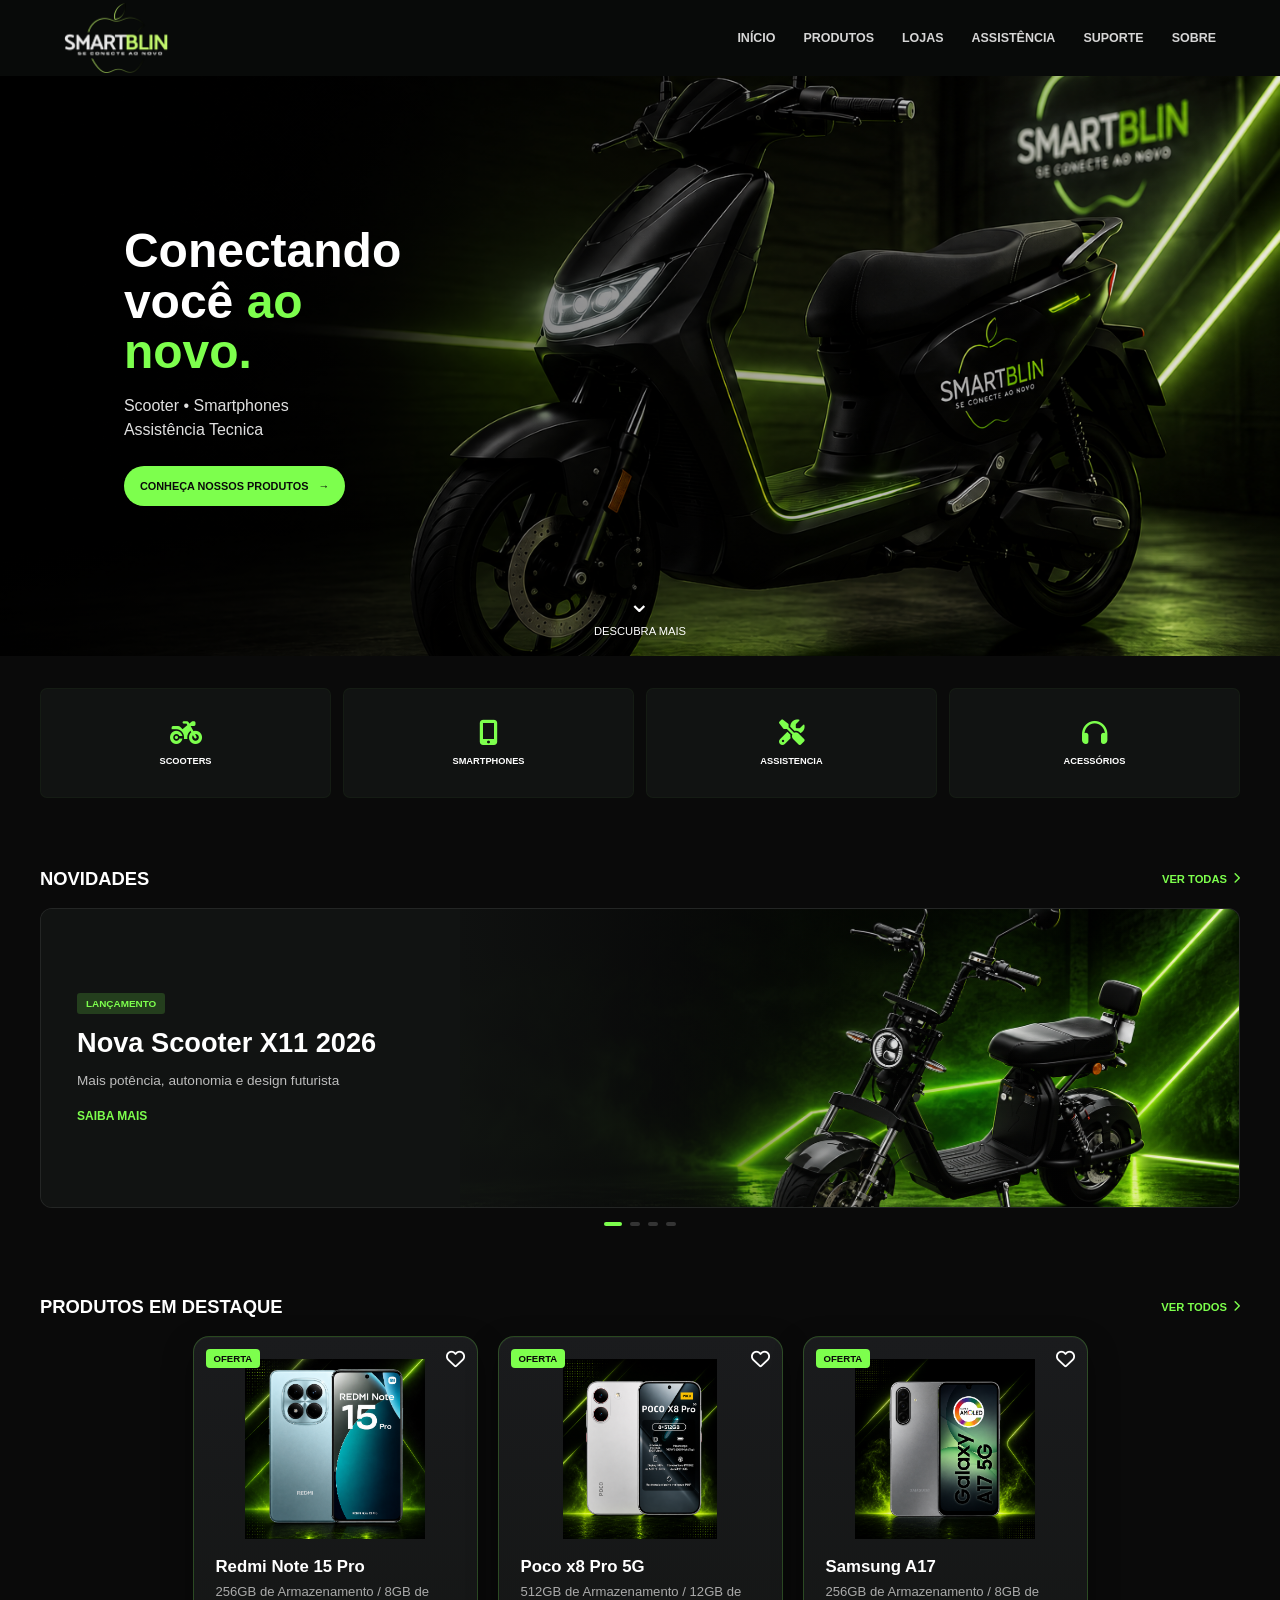
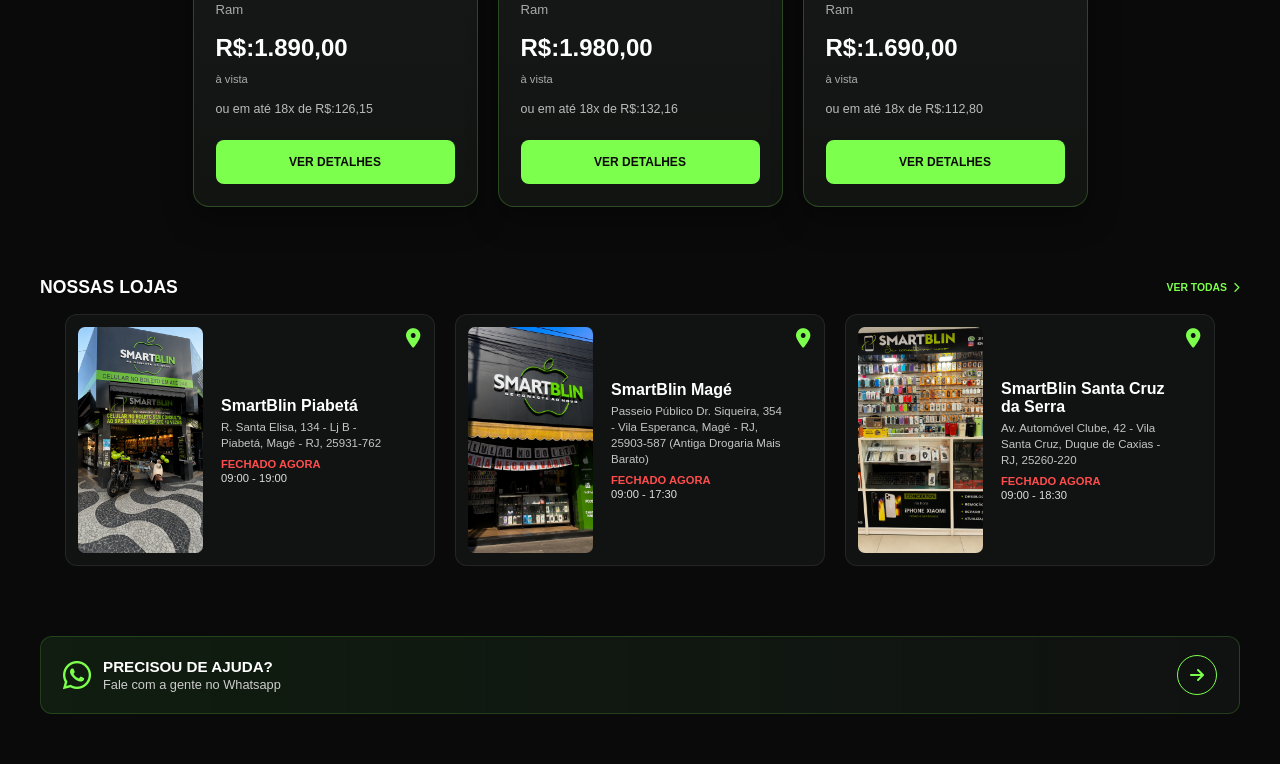
==== docs/index.html @ d09f4973 "Responsividade Desktops" ====
<!DOCTYPE html>
<html lang="pt-BR">
<head>
    <meta charset="UTF-8">
    <meta name="viewport" content="width=device-width, initial-scale=1.0">
    <title>Smartblin 2.0</title>
    <link rel="stylesheet" href="css/style.css">
    <link rel="stylesheet" href="css/resposive.css">
    <link rel="stylesheet" href="https://cdnjs.cloudflare.com/ajax/libs/font-awesome/6.7.2/css/all.min.css">
</head>
<body>
    <header class="header">
        <a href="#" class="logo">
            <img src="assets/images/logo-smartblin.png" alt="Smartblin">
        </a>

        <button class="menu-btn" aria-label="Abrir menu">
            <span></span>
            <span></span>
            <span></span>
        </button>

        <nav class="menu-mobile">
          <div class="menu-topo">
            <img src="assets/images/logo-smartblin.png" alt="Smartblin">
            <button class="fechar-menu" aria-label="Fechar menu">✕</button>
          </div>

          <div class="menu-divisor"></div>

          <div class="menu-links">

            <a href="#" class="ativo">
            <span class="icone-menu">⌂</span>
            <span>Início</span>
            </a>

            <a href="#produtos">
            <span class="icone-menu">▣</span>
            <span>Produtos</span>
            </a>

            <a href="#lojas">
            <span class="icone-menu">⌖</span>
            <span>Lojas</span>
            </a>

            <a href="#assistencia">
            <span class="icone-menu">⚒</span>
            <span>Assistência</span>
            </a>

            <a href="#suporte">
            <span class="icone-menu">◉</span>
            <span>Suporte</span>
            </a>

            <a href="#sobre">
            <span class="icone-menu">ⓘ</span>
            <span>Sobre nós</span>
            </a>

          </div>
          
        </nav>

        <div class="menu-overlay"></div>

        <nav class="menu-desktop">
            <a href="#inicio">Início</a>
            <a href="#produtos">Produtos</a>
            <a href="#lojas">Lojas</a>
            <a href="#assistencia">Assistência</a>
            <a href="#suporte">Suporte</a>
            <a href="#sobre">Sobre</a>
        </nav>
    </header>
    <main>
        <section class="hero" id="inicio">
            <div class="hero-overlay"></div>
            <div class="hero-conteudo">
                <h1>Conectando você <span>ao novo.</span></h1>
                <p>Scooter • Smartphones<br>
               Assistência Tecnica</p>
                <a href="#produtos" class="btn-hero">
                    Conheça nossos produtos
                    <span>→</span>
                </a>
            </div>
            <div class="descubra-mais">
                <span>⌄</span>
                <p>Descubra mais</p>
            </div>
        </section>
        <section class="categorias-rapidas">
            <a href="#scooters" class="categoria-card">
                <i class="fa-solid fa-motorcycle"></i>
                <span>Scooters</span>
            </a>
            <a href="#smartphones" class="categoria-card">
                <i class="fa-solid fa-mobile-screen-button"></i>
                <span>Smartphones</span>
            </a>
            <a href="#assistencia" class="categoria-card">
                <i class="fa-solid fa-screwdriver-wrench"></i>
                <span>Assistencia</span>
            </a>
            <a href="#scooters" class="categoria-card">
                <i class="fa-solid fa-headphones"></i>
                <span>Acessórios</span>
            </a>
        </section>
        <section class="novidades" id="novidades">
            <div class="titulo-sessao">
                <h2>Novidades</h2>
                <a href="#">Ver Todas
                <i class="fa-solid fa-chevron-right"></i>
                </a>
            </div>

            <div class="novidades-card">
                <div class="novidades-conteudo">
                    <span class="novidades-tag" id="novidade-tag">
                        Lançamento
                    </span>

                    <h3 id="novidade-titulo">
                        Nova Scooter<br> X11 2026
                    </h3>

                    <p id="novidade-descricao"> Mais potência, autonomia<br>e design futurista.</p>
                    <a href="#" class="novidades-link" id="novidade-link">Saiba mais</a>
                </div>
                <div class="novidades-imagem">
                    <img id="novidade-imagem" src="assets/images/X11-novidades.png" alt="Scooter X11 2026">
                </div>
            </div>

            <div class="novidades-indicadores">
           
            </div>
        </section>
        <section class="produtos-destaque" id="produtos">
        
        <div class="titulo-sessao">
            <h2>Produtos em Destaque</h2>

            <a href="#">
                Ver todos
                <i class="fa-solid fa-chevron-right"></i>
            </a>
        </div>

        <div class="produtos-carrossel"></div>
        </section>
    
        <section class="lojas" id="lojas">

            <div class="titulo-secao">
                <h2>Nossas Lojas</h2>

                <a href="#">
                    Ver todas
                    <i class="fa-solid fa-chevron-right"></i>
                </a>
            </div>

            <div class="lojas-carrossel"></div>

            <div class="lojas-indicadores"></div>
        </section>

        <section class="cta-whatsapp" id="suporte">

            <i class="fa-brands fa-whatsapp"></i>

            <div class="cta-whatsapp-texto">
                <h3>PRECISOU DE AJUDA?</h3>
                <p>Fale com a gente no Whatsapp</p>
            </div>

            <a href="#" class="cta-whatsapp-btn" aria-label="Falar no Whatsapp">
                <i class="fa-solid fa-arrow-right"></i>
            </a>
        </section>
    </main>
   

    <nav class="nav-inferior">
        <a href="#inicio" class="nav-item ativo">
            <i class="fa-solid fa-house"></i>
            <span>Inicio</span>
        </a>
        <a href="#produtos" class="nav-item">
            <i class="fa-solid fa-bag-shopping"></i>
            <span>Produtos</span>
        </a>
        <a href="#lojas" class="nav-item">
            <i class="fa-solid fa-location-dot"></i>
            <span>Lojas</span>
        </a>


    </nav>
 <script src="js/script.js"></script>
</body>
</html>
---- docs/css/style.css ----
/* =========================================================
    CONFIGURAÇÕES GERAIS
============================================================ */
* {
    margin: 0;
    padding: 0;
    box-sizing: border-box;
}

:root {
    --verde: #7DFF4D;
    --preto: #0A0A0A;
    --cinza: #1E1E1E;
    --branco: #ffffff;
}

.menu-desktop {
    display: none;
}

html {
    scroll-behavior: smooth;
}

section {
    scroll-margin-top: 80px;
    padding-inline: 20px;
}

body {
    background: var(--preto);
    color: var(--branco);
    font-family: "Montserrat",sans-serif;
    padding-bottom: 80px;
}

#produtos,
#lojas,
#suporte {
    scroll-margin-top: 20px;
}

#lojas {
    scroll-margin-top: 30px;
}

.novidades,
.produtos,
.lojas {
    margin-top: 45px;
}

/* =========================================================
    HEADER
============================================================ */ 

.header {
  position: relative;
  z-index: 100;

  width: 100%;
  height: 76px;

  display: flex;
  align-items: center;
  justify-content: space-between;

  padding: 0 22px;

  background: #080a09;
}
/* ============================================================
    LOGO  
=============================================================== */


.logo {
    display: flex;
    align-items: center;
}

.logo img {
    width: 90px;
    height: auto;
    display: block;
}

/* ===============================================================
    MENU MOBILE
================================================================== */

.menu-btn {
  width: 24px;
  height: 21px;
  display: flex;
  flex-direction: column;
  justify-content: space-between;
  padding: 2px 0;
  background: transparent;
  border: 0;
  cursor: pointer;
}

.menu-btn span {
    display: block;
    width: 100%;
    height: 2px;
    background: var(--verde);
    border-radius: 2px;
}

.menu-mobile {
    position: fixed;
    top: 0;
    right: -100%;

    width: 70%;
    max-width: 300px;
    height: 100vh;

    background: #111312;
    padding: 18px;
    z-index: 1000;
    border-left:1px solid rgba(255,255,255,0.06);
    transition: right 0.35s ease;
}

.menu-mobile.ativo {
    right: 0;
}

.menu-overlay {
    position: fixed;
    inset: 0;

    background: rgba(0,0,0,0.6);
    opacity: 0;
    visibility: hidden;
    z-index: 999;
    transition: opacity 0.3s ease;
}



.menu-overlay.ativo{
    opacity: 1;
    visibility: visible;
}

.menu-divisor {
    height: 1px;
    margin: 8px 0 14px;
    background: rgba(255,255,255,0.08);
}
/* =======================================================
    Topo do Menu
========================================================== */

.menu-topo{
    display: flex;
    align-items: center;
    justify-content: space-between;
    min-height: 50px;
    margin-bottom: 40px;
}

.menu-topo img {
    width: 85px;
    height: auto;
}

/* =======================================================
    Botão Fechar
========================================================== */

.fechar-menu {
    background: transparent;
    border: none;

    color: var(--branco);

    font-size: 1.3rem;
    font-weight: 300;
    cursor: pointer;
}

/* ========================================================
    Links
=========================================================== */

.menu-links {
    display: flex;
    flex-direction: column;
    gap: 2px;
    padding: 8px;
    border: 1px solid rgba(255,255,255,0.16);
    border-radius: 10px;
}

.menu-links a {
    display: flex;
    align-items: center;
    gap: 12px;
    min-height: 44px;
    padding: 0 12px;
    color: #e4e4e4;
    text-decoration: none;
    font-size: 0.85rem;
    font-weight: 600;
    border-radius: 6px;
    transition: 0.25s ease;
}

.menu-links a:hover {
    color: var(--verde);
    background: rgba(125,255,77,0.08);
}

.menu-links i {
    width: 20px;
    text-align: center;
    font-size: 0.95rem;
}


.icone-menu {
    width: 22px;
    display: flex;
    justify-content: center;
    font-size: 1rem;
}

.menu-links a:ativo {
    color: var(--verde);
    background: rgba(125,255,77,0.8);
    border: 1px solid rgba(125,255,77,0.06);
}

/* ==========================================================
    Hero
============================================================= */

.hero-overlay {
    position: absolute;
    inset: 0;
    background: linear-gradient(
        90deg,
        rgba(0,0,0,0.80) 0%,
        rgba(0,0,0,0.35) 55%,
        rgba(0,0,0,0.05) 100%
    );
}

.hero-conteudo {
    position: relative;
    z-index: 2;
    width: 260px;
    transform: translateY(-35px);
}

.hero-conteudo p {
    font-size: 0.8rem;
    line-height: 1.5;
    color: #e1e1e1;
    margin-bottom: 20px;
}

.hero h1 {
    font-family: "Montserrat", sans-serif;
    font-size: 1.8rem;
    font-weight: 800;
    line-height: 1.05;
    max-width: 290px;
    margin-bottom: 16px;
}

.hero h1 span {
    color: var(--verde);
}

.hero p {
    color: #e0e0e0;
    font-size: 0.95rem;
    line-height: 1.5;
    margin-bottom: 24px;
}

.btn-hero {
    display: inline-flex;
    align-items: center;
    gap: 10px;

    min-height: 40px;
    background: var(--verde);
    color: var(--preto);

    padding: 0px 16px;
    border-radius: 30px;

    text-decoration: none;
    font-size: 0.68rem;
    font-weight: 800;
    text-transform: uppercase;
}

.descubra-mais {
    position: absolute;
    left: 50%;
    bottom: 16px;
    transform: translateX(-50%);
    z-index: 2;
    text-align: center;
}

.descubra-mais span {
    display: block;
    color: var(--branco);
    font-size: 1.7rem;
}

.descubra-mais p {
    margin: 4px 0 0;
    color: var(--branco);
    font-size:0.7rem;
    text-transform: uppercase;
}

.hero {
    position: relative;
    height: 480px;
    display: flex;
    align-items: center;
    padding: 30px 22px;
    background-image: url(../assets/images/hero-smartblin.png);
    background-size: cover;
    background-position: 58% center;
    background-repeat: no-repeat;
    overflow: hidden;
}

/* ===============================================================
    CATEGORIAS RÁPIDAS
================================================================== */   

.categorias-rapidas {
    display: grid;
    grid-template-columns: repeat(4,1fr);
    gap:4px;
    padding: 8px 20px 24px;
    background: var(--preto);
    
}

.categoria-card {
    min-width: 0;
    height:92px;
    display:flex;
    flex-direction: column;
    align-items: center;
    justify-content: center;
    gap: 10px;
    background: #111312;
    border: 1px solid rgba(125,255,77,0.04);
    border-radius:7px;
    color: var(--branco);
    text-decoration: none;
}

.categoria-card i {
    color: var(--verde);
    font-size: 1.7rem;
}

.categoria-card span {
    font-size: 0.58rem;
    font-weight: 600;
    text-transform: uppercase;
    white-space: nowrap;
}

/* ============================================
    Novidades
===============================================*/

.novidades {
    padding: 24px 20px 30px;
    background: var(--preto);
}

.titulo-sessao{
    display: flex;
    align-items: center;
    justify-content: space-between;
    margin-bottom: 14px;
}

.titulo-sessao h2 {
    color: var(--branco);
    font-size: 1rem;
    font-weight: 800;
    text-transform: uppercase;
}

.titulo-sessao > a {
    display: flex;
    align-items: center;
    gap: 6px;
    color: var(--verde);
    font-size:0.65rem;
    font-weight: 700;
    text-decoration: none;
    text-transform: uppercase;

}

.novidades-card {
    position: relative;
    min-height: 170px;
    display:flex;
    align-items: stretch;
    overflow: hidden;
    background: #111312;
    border: 1px solid rgba(255,255,255,0.08);
    border-radius: 8px;
    transition: opacity 0.3s ease;
}

.novidades-card.trocando{
    opacity: 0;
}

.novidades-conteudo {
    position: relative;
    z-index: 2;
    width: 55%;
    padding: 16px;
    
}

.novidades-tag {
    display: inline-block;
    margin-bottom: 10px;
    padding: 4px 7px;
    background: rgba(125,255,77,0.18);
    color: var(--verde);
    border-radius: 3px;
    font-size: 0.55rem;
    font-weight: 700;
    text-transform: uppercase;
    align-self: flex-start;
    width: auto;
}

.novidades-conteudo h3{
    margin-bottom: 8px;
    color:var(--branco);
    font-size: 1rem;
    line-height: 1.15;
}

.novidades-conteudo p {
    margin-bottom: 12px;
    color:#bdbdbd;
    font-size: 0.65rem;
    line-height: 1.5;
}

.novidades-link {
    color: var(--verde);
    font-size: 0.65rem;
    font-weight: 800;
    text-decoration: none;
    text-transform: uppercase;
}

.novidades-imagem {
    position: absolute;
    right:0;
    bottom:0;
    width:62%;
    height:100%;
    overflow: hidden;
    display:flex;
    align-items: flex-end;
    justify-content: center;
}

.novidades-imagem img {
    width:100%;
    height: 100%;
    object-fit: cover;
    object-position: 60% center;
    display: block;
}

.novidades-indicadores {
    display:flex;
    align-items: center;
    justify-content: center;
    gap: 8px;
    margin-top: 12px;
}

.indicador {
    width:10px;
    height:4px;
    padding:0;
    background: #343434;
    border: none;
    border-radius: 10px;
    cursor: pointer;
    transition:
    width 0.3s ease,
    background 0.3s ease,
    transform 0.3s ease;
}

.indicador.ativo {
    width: 18px;
    background: var(--verde);
}

.indicador:hover {
    transform: scale(1.15);
}

.novidades-card::after {
    content:"";
    position:absolute;
    inset:0;
    background: linear-gradient(
        90deg,
        #111312 0%,
        rgba(17,19,18,0.95) 35%,
        rgba(17,19,18,0.65) 48%,
        rgba(17,19,18,0.15) 68%,
        transparent 100%
    );
    pointer-events: none;
}
/* ===================================================================
    Produtos em Destaque
====================================================================== */

.produtos-destaque {
    padding: 28px 20px;
    background: var(--preto);
}

.produtos-carrossel {
    display: flex;
    gap: 12px;
    overflow-x: auto;
    scroll-snap-type: x mandatory;
    padding-bottom: 10px;
    scrollbar-width: none;
}

.produtos-carrossel::-webkit-scrollbar {
    display: none;
}

.produto-card {
    flex: 0 0 85%;
    min-width: 0;
    scroll-snap-align: start;
    background: linear-gradient(
        180deg,
        #1a1b1d 0%,
        #121412 100%
    );
    border: 1px solid rgba(125,255,77,0.22);
    border-radius: 14px;
    box-shadow:
    0 12px 30px rgba(0,0,0,0.35),
    inset 0 1px 0 rgba(255,255,255,0.03);
    padding: 16px;
    position: relative;
    overflow: hidden;
}

.produto-oferta {
    position:absolute;
    top: 12px;
    left:12px;
    padding:4px 8px;
    background: var(--verde);
    color: var(--preto);
    font-size: 0.6rem;
    font-weight:800;
    text-transform: uppercase;
    border-radius: 4px;
}

.produto-favorito{
    position:absolute;
    top: 12px;
    right:12px;
    background: transparent;
    border: none;
    color: var(--branco);
    font-size: 1.2rem;
    cursor: pointer;
}
.produto-imagem {
    width:100%;
    height:220px;
    display: flex;
    align-items: center;
    justify-content: center;
    margin-bottom: 16px;
}
.produto-imagem img {
    width: 100%;
    height:100%;

    object-fit: contain;
}

.produto-card h3 {
    color: var(--branco);
    font-size: 1rem;
    font-weight: 700;
    margin-bottom: 6px;
}
.produto-especificacao {
    color: #aaa;
    font-size: 0.78rem;
    margin-bottom:12px;
    line-height: 1.4;
}
.produto-preço {
    color: var(--verde);
    font-size: 1.35rem;
    font-weight: 800;
    line-height: 1;
}

.produto-avista {
    color: #aaa;
    font-size: 0.7rem;
    font-weight: 500;
    margin-top: 5px;
}

.produto-preco-container {
    display:flex;
    flex-direction: column;
    align-items: flex-start;
    gap:6px;
    margin-top: 14px;
}

.produto-parcelamento {
    color: #bbb;
    font-size: 0.75rem;
    margin:10px 0 16px;
    line-height: 1.4;
}
.produto-detalhes{
    width: 100%;
    min-height: 44px;
    display: flex;
    align-items: center;
    justify-content: center;
    background: var(--verde);
    color: var(--preto);
    border-radius: 8px;
    font-size: 0.75rem;
    font-weight: 800;
    text-decoration: none;
    text-transform: uppercase;
}

/* ========================================================
        Nossas Lojas
=========================================================== */

.lojas {
    padding: 30px 20px;
    background:var(--preto);
}

.lojas .titulo-secao {
    display: flex;
    align-items: center;
    justify-content: space-between;
    margin-bottom: 16px;
}

.lojas .titulo-secao h2 {
    color: var(--branco);
    font-size: 1.1rem;
    text-transform: uppercase;
}

.lojas .titulo-secao a {
    display:flex;
    align-items:center;
    gap:6px;

    color: var(--verde);
    font-size: 0.65rem;
    font-weight: 700;
    text-decoration: none;
    text-transform: uppercase;
}

.lojas-carrossel {
    display: flex;
    gap: 12px;
    overflow-x:auto;
    scroll-snap-type: x mandatory;
    scrollbar-width: none;
}

.lojas-carrossel::-webkit-scrollbar {
    display:none;
}

.loja-card {
    flex: 0 0 92%;
    position:relative;
    display:grid;
    grid-template-columns: 110px 1fr;
    min-height: 125px;
    padding: 10px;
    background: #111312;
    border: 1px solid rgba(255,255,255,0.08);
    border-radius: 10px;
    scroll-snap-align: start;
}

.loja-imagem {
    width: 110px;
    height: 100%;
    border-radius: 7px;

}
.loja-imagem img {
    width:110px;
    height: 100%;
    border-radius:7px ;
    overflow: hidden;
}

.loja-imagem img {
    width: 100%;
    height: 100%;
    object-fit: cover;
}

.loja-conteudo {
    display: flex;
    flex-direction: column;
    justify-content: center;
    padding-right: 25px;
    padding-left: 25px;
}

.loja-conteudo h3 {
    color:var(--branco);
    font-size: 0.9rem;
    margin-bottom: 4px;
}

.loja-endereço {
    color: #c5c5c5;
    font-size: 0.68rem;
    margin-bottom:4px;
}

.loja-endereco {
    color: #c5c5c5;
    font-size:0.68rem;
    line-height: 1.4;
    margin-bottom: 7px;
}

.loja-status {
    color:var(--verde);
    font-size: 0.65rem;
    font-weight: 800;
    text-transform: uppercase;
}

.loja-horario {
    color:#ddd;
    font-size:0.65rem;
    margin-top: 2px;
}

.loja-pin {
    position: absolute;
    top: 14px;
    right: 14px;
    color: var(--verde);
    font-size: 1.2rem;
}

.loja-status.aberto {
    color: var(--verde);
}

.loja-status.fechado {
    color: #ff4d4d;
}

/* =================================================================
        CTA Whatsapp
==================================================================== */

.cta-whatsapp {
    margin: 20px;
    padding: 14px 16px;

    display:flex;
    align-items: center;
    gap: 12px;

    background: linear-gradient(
        90deg,
        rgba(89,255,89,0.08),
        rgba(17,19,18,0.95)
    );

    border: 1px solid rgba(125,255,77,0.18);
    border-radius: 10px;

    transition: 
    transform 0.2s ease,
    background 0.2s ease;
}

.cta-whatsapp:active {
    transform: scale(0.98);
}

.cta-whatsapp > i {
    color: var(--verde);
    font-size: 1.8rem;
}

.cta-whatsapp-texto {
    flex: 1;
}

.cta-whatsapp-texto h3 {
    color: var(--branco);
    font-size: 0.85rem;
    margin: 0;
}

.cta-whatsapp-texto p {
    color: #ccc;
    font-size: 0.72rem;
    margin: 2px 0 0;
}

.cta-whatsapp-btn {
    width: 34px;
    height: 34px;

    display: flex;
    align-items: center;
    justify-content: center;

    border: 1px solid var(--verde);
    border-radius: 50%;

    color: var(--verde);
    text-decoration: none;

    transition: 0.3s ease;
}

.cta-whatsapp-btn:hover {
    background: var(--verde);
    color: var(--preto);
}

/* ==================================================================
        Navegação Inferior
===================================================================== */

.nav-inferior {
    position: fixed;
    left: 50%;
    bottom: 0;

    transform: translateX(-50%);

    width: 100%;
    max-width: 430px;
    height: 68px;

    display: grid;
    grid-template-columns: repeat(3,1fr);
    background: rgba(10,10,10, 0.96);
    border-top:1px solid rgba(255,255,255,0.08);
    z-index: 900;
}

.nav-item {
    display: flex;
    flex-direction: column;
    align-items: center;
    justify-content: center;
    gap: 4px;
    color: #d5d5d5;
    text-decoration: none;
    font-size: 0.62rem;
    transition: 0.25s ease;
}

.nav-item i {
    font-size: 1.05rem;
}

.nav-item.ativo {
    color: var(--verde);

}
.loja-horario {
    color:#ddd;
    font-size: 0.65rem;
    margin-top:2px;
}

.loja-pin {
    position:absolute;
    top:14px;
    right: 14px;
    color: var(--verde);
    font-size: 1.2rem;
}
---- docs/css/resposive.css ----
@media (min-width: 768px) {
    /* Tablets */
}

@media (min-width: 992px) {
    /* Desktops */
    .nav-inferior {
        display: none;
    }

    body {
        padding-bottom: 0;
    }

    /* ================ HEADER ==================== */
    
    .header {
        height: 76px;
        padding: 0 5%;

        display: flex;
        align-items: center;
        justify-content: space-between;
    }

    .header .logo img {
        width: 105px;
    }

    .menu-btn {
        display: none;
    }

    .menu-desktop {
        display: flex;
        align-items: center;
        gap: 28px;
    }

    .menu-desktop a {
        position: relative;
        color: #d6d6d6;
        text-decoration: none;
        font-size: 0.78rem;
        font-weight: 600;
        text-transform: uppercase;
        transition: 0.25s ease;
    }

    .menu-desktop a:hover {
        color:var(--verde);
    }

    .menu-desktop a::after {
        content:"";
        position: absolute;
        left: 0;
        bottom: -7px;
        width: 0;
        height: 2px;
        background: var(--verde);
        transition: width 0.25s ease;
    }

    .menu-desktop a:hover::after {
        width: 100%;
    }


    .menu-mobile,
    .menu-overlay {
        display: none;
    }
    /* =============== HERO ======================== */

    .hero {
        height: 580px;
        padding: 0 8%;
        align-items: center;
        background-position: center;
    }

    .hero-conteudo {
        max-width: 380px;
        width: 380px;
        transform: none;
        margin-left: 2%;
    }

    .hero h1 {
        font-size: 3rem;
        line-height: 1.05;
    }

    .hero-conteudo p {
        font-size: 1rem;
    }

    /* ===============================================
                CONTAINER DESKTOP
    ================================================= */
    
    .categorias-rapidas,
    .novidades,
    .produtos-destaque,
    .lojas,
    .cta-whatsapp {
        width: calc(100% - 80px);
        max-width: 1200px;
        margin-left: auto;
        margin-right: auto;
    }

    .categorias-rapidas {
        grid-template-columns: repeat(4,1fr);
        gap: 12px;
        padding: 16px 0 0;
        max-width: 1200px;
        margin: 16px auto 0;
        display: grid;
        grid-template-columns: repeat(4,1fr);
    }

    .categoria-card {
        height: 110px;
        min-height: 105px;

        display: flex;
        flex-direction: column;
        align-items: center;
        justify-content: center;
        gap: 10px;
    }

    .categoria-card i {
        font-size: 1.6rem;
    }


    .novidades {
        width:calc(100% - 80px) ;
        max-width: 1200px;
        margin: 70px auto 0;
        padding: 0;
    }

    .titulo-sessao {
        margin-bottom: 18px;
    }

    .titulo-sessao h2 {
        font-size: 1.15rem;
    }

    .titulo-sessao > a {
        font-size: 0.7rem;
    }

    .novidades-card {
        height: 300px;
        min-height: 280px;
        border-radius: 12px;
    }

    .novidades-conteudo {
        width: 45%;
        display: flex;
        flex-direction: column;
        justify-content: center;
        padding: 36px;
    }

    .novidades-tag {
        margin-bottom: 14px;
        padding: 5px 9px;
        font-size: 0.62rem;
    }

    .novidades-conteudo h3 {
        max-width: 320px;
        margin-bottom: 12px;
        font-size: 1.7rem;
        line-height: 1.1;
    }

    .novidades-conteudo p {
        max-width: 340px;
        margin-bottom: 18px;
        font-size: 0.85rem;
        line-height: 1.6;
    }

    .novidades-link {
        font-size: 0.75rem;
    }



    .novidades-indicadores {
        margin-top: 14px;
    }

    .novidades-imagem {
        width: 65%;
        height: 100%;
    }

    .novidades-imagem img {
        width: 100%;
        height: 100%;
        object-fit: cover;
        object-position: 65% center;
    }

    .novidades-card::after {
        background: linear-gradient(
            90deg,
            #111312 0%,
            rgba(17,19,18,0.95) 32%,
            rgba(17,19,18,0.65) 47%,
            rgba(17,19,18,0.15) 68%,
            transparent 100%
        );
    }


    /* ===============================================
        PRODUTOS - DESKTOP
    ================================================ */ 

    .produtos-destaque {
        width: calc(100% - 80px);
        max-width: 1200px;
        margin: 70px auto 0;
        padding: 0;
    }

    .produtos-carrossel {
        display: grid;
        grid-template-columns: repeat(3,1fr);
        gap: 20px;
        overflow: visible;
        padding-bottom: 0;
        display: flex;
        justify-content: center;
        flex-wrap: wrap;

    }

    .produto-card {
        flex: 0 1 280px;
        width: 280px;
        padding: 22px;
        border-radius: 16px;
        transition:
        transform .25s ease,
        box-shadow +25s ease;
    }

    .produto-card:hover {
        transform: translateY(-6px);
        box-shadow:
        0 18px 40px rgba(0,0,0,.45),
        0 0 18px rgba(125,255,77,.12);
    }

    .produto-imagem {
        height: 180px;
        margin-bottom: 18px;
    }

    .produto-card h3 {
        font-size: 1.05rem;
    }

    .produto-especificacao {
        font-size: .82rem;
    }

    .produto-preco {
        font-size: 1.5rem;
    }

    .produto-parcelamento {
        font-size: .78rem;
    }

    .produtos-detalhes {
        min-height: 46px;
        font-size: .78rem;
    }

    /* ===============================================
            LOJAS - DESKTOP
    ================================================= */

    .lojas {
        width: calc(100% - 80px);
        max-width: 1200px;
        margin: 70px auto 0;
        padding: 0;
    }

    .lojas-carrossel {
        display: flex;
        justify-content: center;
        flex-wrap: wrap;
        gap: 20px;
        overflow: visible;
    }

    .loja-card {
        flex: 0 1 360px;
        width: 360px;
        min-height: 150px;
        grid-template-columns: 125px 1fr;
        padding: 12px;
        border-radius: 12px;
    }

    .loja-imagem {
        width: 125px;
    }

    .loja-conteudo {
        padding-left: 18px;
        padding-right: 28px;
    }

    .loja-conteudo h3 {
        font-size: 1rem;
    }

    .loja-endereco {
        font-size: 0.72rem;
    }

    .loja-status,
    .loja-horario {
        font-size: 0.7rem;
    }

    /* ==============================================
                CTA WHATSAPP - DESKTOP
    =============================================== */
    .cta-whatsapp {
        width: calc(100% - 80px);
        max-width: 1200px;
        margin: 70px auto 50px;
        padding: 18px 22px;
        border-radius: 12px;
    }

    .cta-whatsapp > i {
        font-size: 2rem;
    }

    .cta-whatsapp-texto h3 {
        font-size: 0.95rem;
    }

    .cta-whatsapp-texto p {
        font-size: 0.8rem;
    }

    .cta-whatsapp-btn {
        width: 40px;
        height: 40px;
    }
}


@media (min-width: 1200px) {
    /* Telas grandes */
   .produtos-carrossel {
    grid-template-columns: repeat(4,1f);
   }

   .produto-card {
    flex: 1 1 250px;
    max-width: 285px;
   }

   .loja-card {
    flex-basis: 370px;
   }
}
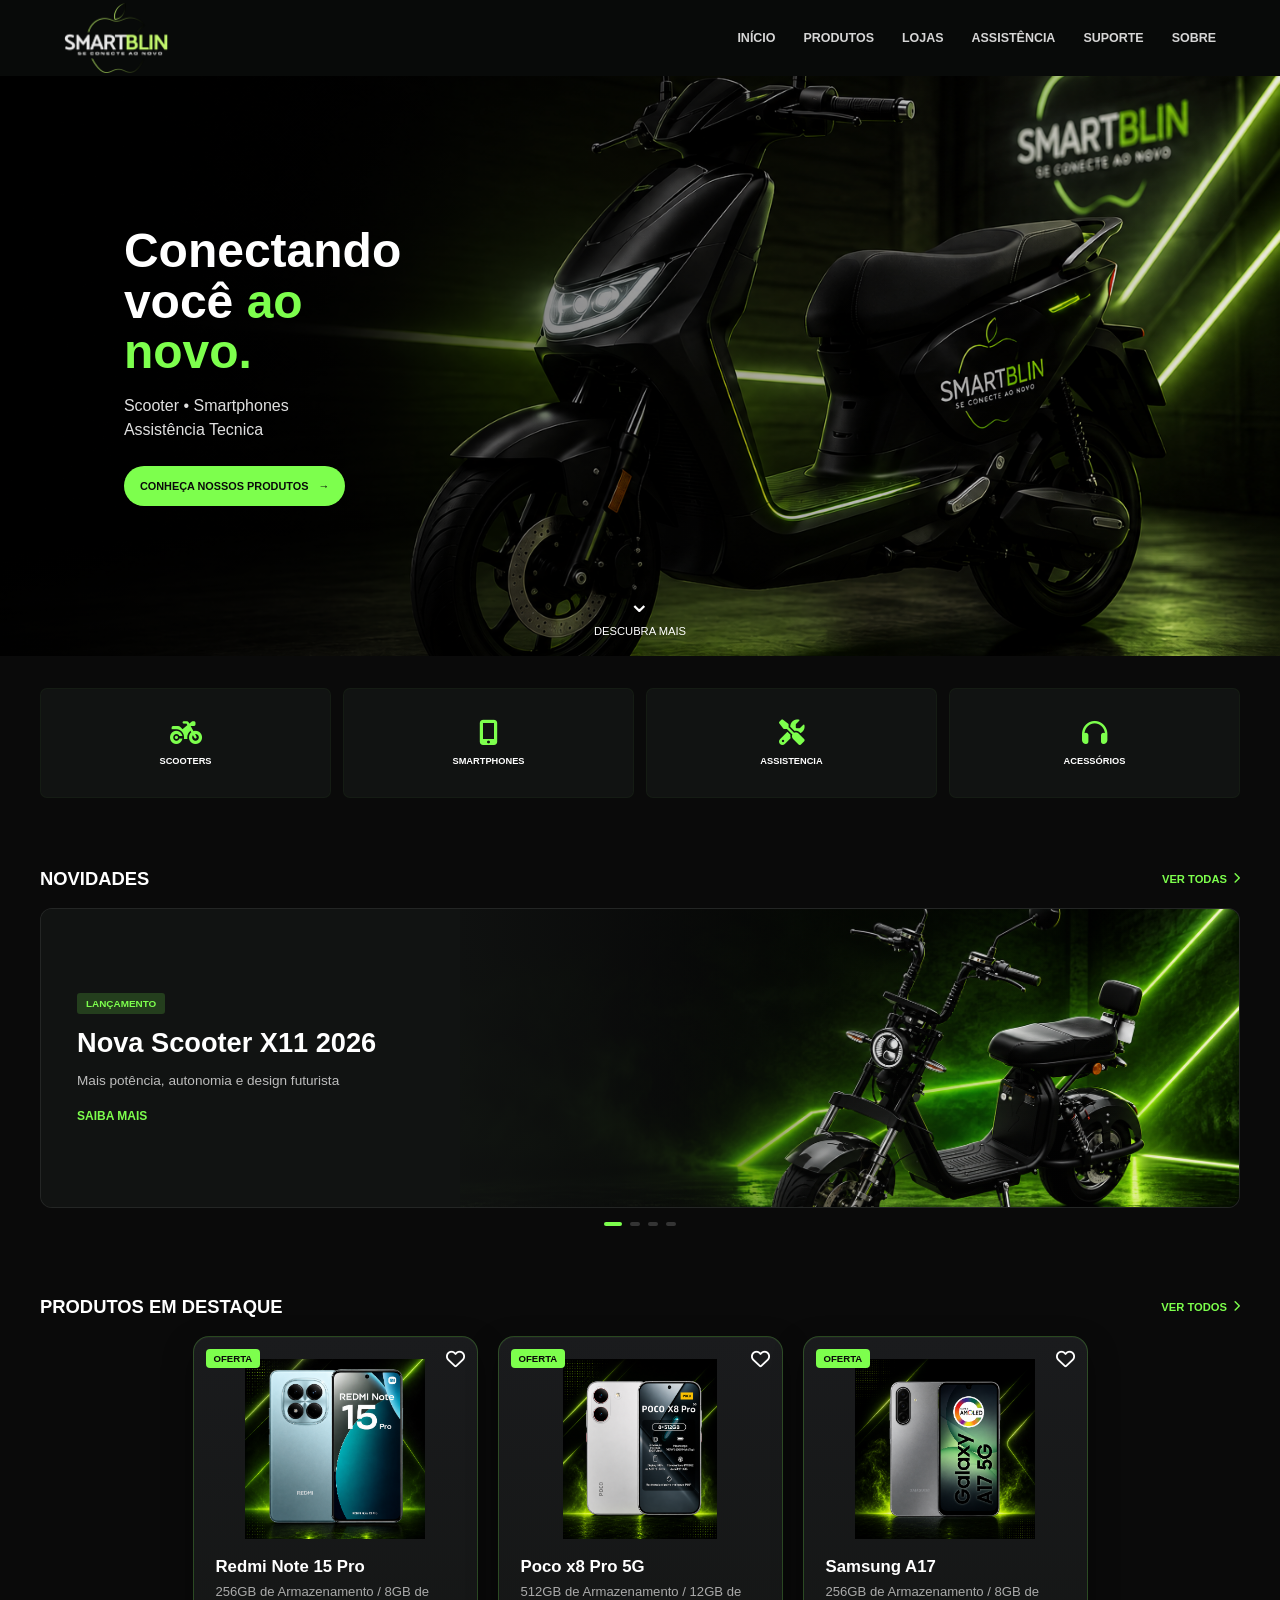
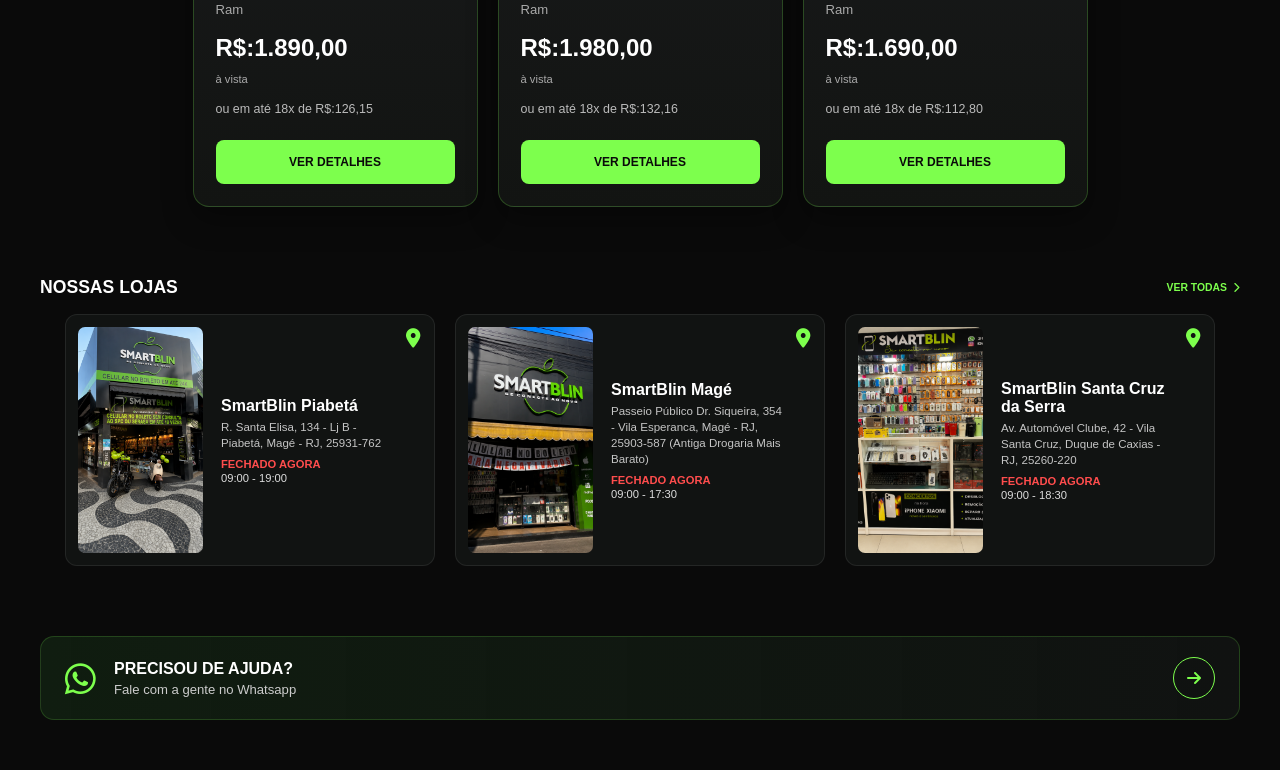
==== commit f84e3766: "Criação do Modal do Whatsapp e deixa-lo funcional" ====
--- a/docs/index.html
+++ b/docs/index.html
@@ -179,12 +179,34 @@
                 <p>Fale com a gente no Whatsapp</p>
             </div>
 
-            <a href="#" class="cta-whatsapp-btn" aria-label="Falar no Whatsapp">
+            <button
+                class="cta-whatsapp-btn"
+                id="abrir-whatsapp"
+               aria-label="Escolher loja para falar no Whatsapp">
                 <i class="fa-solid fa-arrow-right"></i>
-            </a>
+            </button>
+    
+            
         </section>
     </main>
-   
+    
+    <div class="modal-lojas" id="modal-lojas">
+        <div class="modal-lojas-overlay"></div>
+
+        <div class="modal-lojas-conteudo">
+
+            <button class="modal-lojas-fechar" aria-label="Fechar">
+                <i class="fa-solid fa-xmark"></i>
+            </button>
+
+            <h2>Escolha sua loja</h2>
+
+            <p>
+                Selecione a unidade para falar diretamente com nossa equipe.
+            </p>
+                    <div class="modal-lojas-lista"></div>
+    </div>
+        </div>
 
     <nav class="nav-inferior">
         <a href="#inicio" class="nav-item ativo">
--- a/docs/css/style.css
+++ b/docs/css/style.css
@@ -865,6 +865,7 @@
     align-items: center;
     justify-content: center;
 
+    background: transparent;
     border: 1px solid var(--verde);
     border-radius: 50%;
 
@@ -933,4 +934,148 @@
     right: 14px;
     color: var(--verde);
     font-size: 1.2rem;
+}
+
+/* ======================================================
+                Modal Lojas
+======================================================= */
+
+.modal-lojas {
+    position: fixed;
+    inset: 0;
+
+    display: flex;
+    align-items: center;
+    justify-content: center;
+
+    padding: 20px;
+    opacity: 0;
+    visibility: hidden;
+    z-index: 2000;
+    transition: 0.3s ease;
+}
+
+.modal-lojas.ativo {
+    opacity: 1;
+    visibility: visible;
+}
+
+.modal-lojas-overlay {
+    position: absolute;
+    inset: 0;
+
+    background: rgba(0,0,0,0.75);
+    backdrop-filter: blur(5px);
+}
+
+.modal-lojas-conteudo {
+    position: relative;
+    z-index: 2;
+    width: 100%;
+    max-width: 430px;
+    padding: 26px;
+    background: linear-gradient(
+        180deg,
+        #171a18 0%,
+        #101211 100%
+    );
+    border-top: 1px solid rgba(125,255,77,0.20);
+    border-radius: 18px;
+
+    box-shadow:
+    0 25px 60px rgba(0,0,0, 0.55),
+    0 0 30px rgba(125,255,77,0.06);
+
+    transform: translateY(20px) scale(0.97);
+    transition: transform 0.3s ease;
+}
+
+.modal-lojas.ativo .modal-lojas-conteudo {
+    transform: translateY(0) scale(1);
+}
+
+.modal-lojas-fechar {
+    position: absolute;
+    top:16px;
+    right: 18px;
+    background: transparent;
+    border: none;
+    color: var(--branco);
+    font-size: 1.2rem;
+    cursor: pointer;
+}
+
+.modal-lojas-conteudo h2 {
+    margin-bottom: 6px;
+    color: var(--branco);
+    font-size: 1.25rem;
+    font-weight: 800;
+}
+
+.modal-lojas-conteudo > p {
+    margin-bottom: 22px;
+    color: #a9ada9;
+    font-size: 0.78rem;
+    line-height: 1.5;
+}
+
+.modal-lojas-lista {
+    width: 100%;
+    display: flex;
+    flex-direction: column;
+    gap: 10px;
+    margin-top: 20px;
+}
+
+.modal-loja-item {
+    appearance: none;
+    width: 100%;
+    display: grid;
+    grid-template-columns: 38px 1fr 30px;
+    align-items: center;
+    gap: 12px;
+    padding: 14px 16px;
+    background: rgba(255,255,255,0.025);
+    color: var(--branco);
+    border: 1px solid rgba(255,255,255,0.08);
+    border-radius: 12px;
+    font-family: inherit;
+    text-align: left;
+    cursor: pointer;
+    transition: 
+    transform 0.2s ease,
+    border-color 0.2s ease,
+    background 0.2s ease;
+}
+
+.modal-loja-item > i:first-child {
+    width: 34px;
+    height: 34px;
+    display: flex;
+    align-items: center;
+    justify-content: center;
+    background: rgba(125,255,77,0.10);
+    border: 1px solid rgba(125,255,77,0.18);
+    border-radius: 50%;
+    color: var(--verde);
+}
+.modal-loja-item > i:last-child {
+    color: var(--verde);
+    transition: transform 0.2s ease;
+}
+
+.modal-loja-item div {
+    display: flex;
+    flex-direction: column;
+    gap: 4px;
+}
+
+.modal-loja-item strong {
+    font-size: 0.84rem;
+    font-weight: 700;
+}
+
+.modal-loja-item span {
+    color:#8f948f;
+    font-size: 0.68rem;
 }
--- a/docs/css/resposive.css
+++ b/docs/css/resposive.css
@@ -347,26 +347,52 @@
         width: calc(100% - 80px);
         max-width: 1200px;
         margin: 70px auto 50px;
-        padding: 18px 22px;
-        border-radius: 12px;
+        padding: 20px 24px;
+        gap: 18px;
+        border-radius: 14px;
     }
 
     .cta-whatsapp > i {
-        font-size: 2rem;
+        font-size: 2.2rem;
     }
 
     .cta-whatsapp-texto h3 {
-        font-size: 0.95rem;
+        font-size: 1rem;
     }
 
     .cta-whatsapp-texto p {
-        font-size: 0.8rem;
+        font-size: 0.82rem;
+        margin-top: 4px;
     }
 
     .cta-whatsapp-btn {
-        width: 40px;
-        height: 40px;
-    }
+        width: 42px;
+        height: 42px;
+        font-size: 1rem;
+    }
+
+    .cta-whatsapp:hover {
+        transform: translateY(-3px);
+        background: linear-gradient(
+            90deg,
+            rgba(89,255,89,0.12),
+            rgba(17,19,18,0.98)
+        );
+    }
+
+    .cta-whatsapp:active {
+        transform: scale(0.98);
+    }
+}
+
+.modal-loja-item:hover {
+    transform: translateX(4px);
+    background: rgba(125,255,77,0.055);
+    border-color: rgba(125,255,77,0.28);
+}
+
+.modal-loja-item:hover > i:last-child {
+    transform: translateX(3px);
 }
 
 
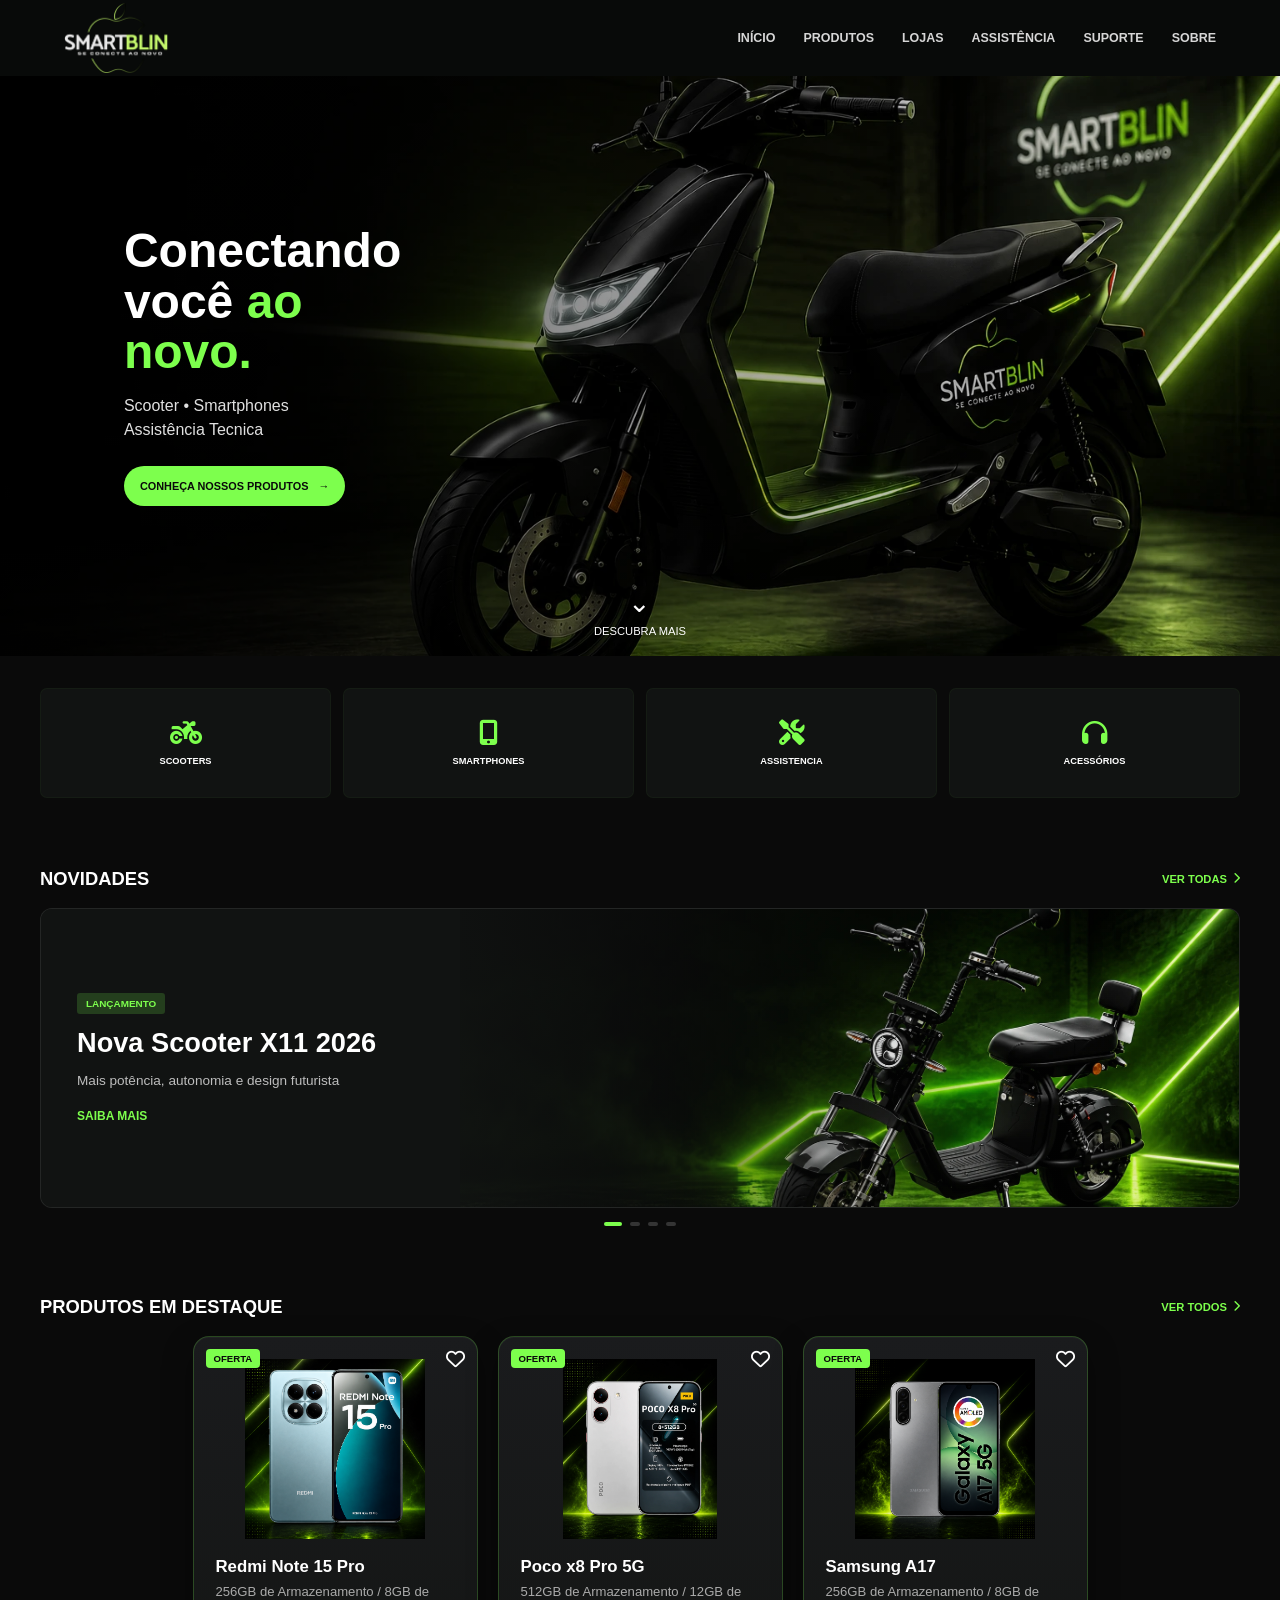
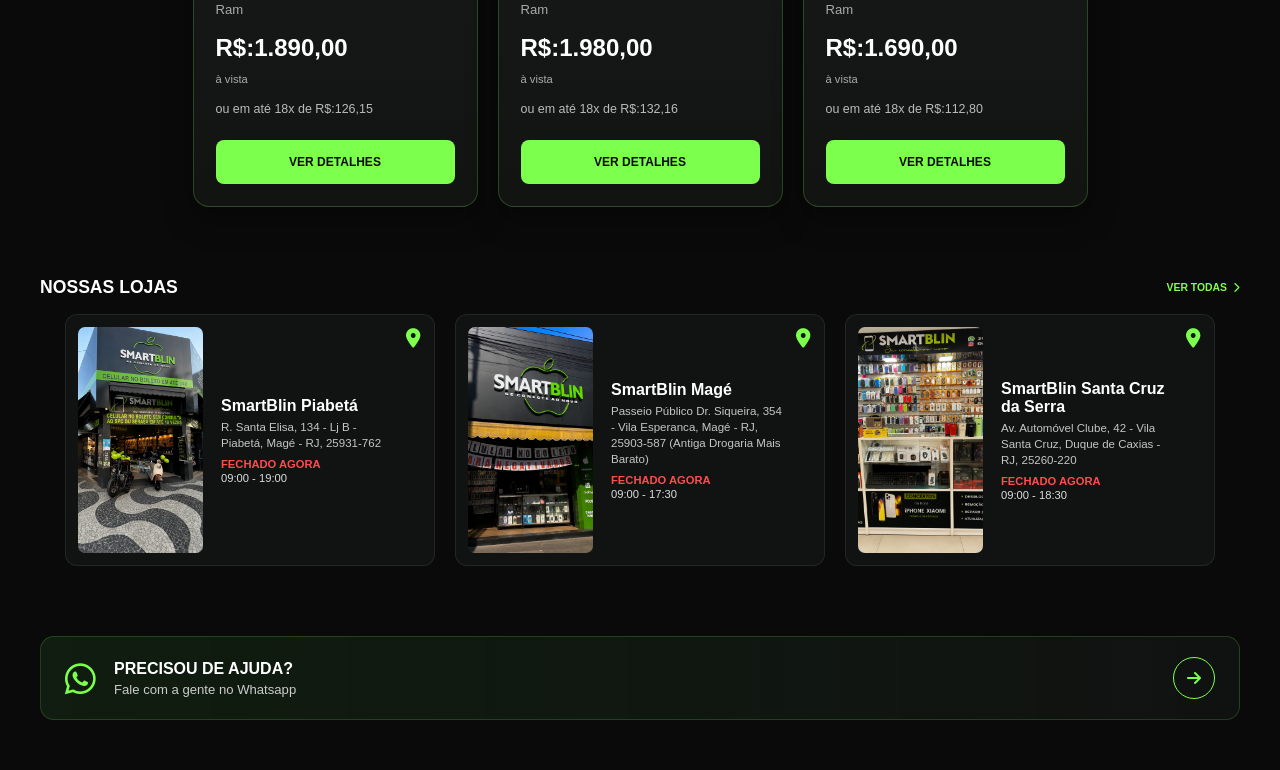
==== commit 5a88d207: "mudanças imagens" ====
--- a/docs/index.html
+++ b/docs/index.html
@@ -11,7 +11,7 @@
 <body>
     <header class="header">
         <a href="#" class="logo">
-            <img src="assets/images/logo-smartblin.png" alt="Smartblin">
+            <img src="assets/images/logo-smartblin.webp" alt="Smartblin">
         </a>
 
         <button class="menu-btn" aria-label="Abrir menu">
@@ -22,7 +22,7 @@
 
         <nav class="menu-mobile">
           <div class="menu-topo">
-            <img src="assets/images/logo-smartblin.png" alt="Smartblin">
+            <img src="assets/images/logo-smartblin.webp" alt="Smartblin">
             <button class="fechar-menu" aria-label="Fechar menu">✕</button>
           </div>
 
@@ -132,7 +132,7 @@
                     <a href="#" class="novidades-link" id="novidade-link">Saiba mais</a>
                 </div>
                 <div class="novidades-imagem">
-                    <img id="novidade-imagem" src="assets/images/X11-novidades.png" alt="Scooter X11 2026">
+                    <img id="novidade-imagem" src="assets/images/X11-novidades.webp" alt="Scooter X11 2026">
                 </div>
             </div>
 
--- a/docs/css/style.css
+++ b/docs/css/style.css
@@ -331,7 +331,7 @@
     display: flex;
     align-items: center;
     padding: 30px 22px;
-    background-image: url(../assets/images/hero-smartblin.png);
+    background-image: url(../assets/images/hero-smartblin.webp);
     background-size: cover;
     background-position: 58% center;
     background-repeat: no-repeat;
@@ -964,9 +964,11 @@
     position: absolute;
     inset: 0;
 
-    background: rgba(0,0,0,0.75);
+    background: rgba(0,0,0,0.72);
     backdrop-filter: blur(5px);
 }
+
+/* Janela */
 
 .modal-lojas-conteudo {
     position: relative;
@@ -996,13 +998,24 @@
 
 .modal-lojas-fechar {
     position: absolute;
-    top:16px;
+    top: 18px;
     right: 18px;
+    width: 34px;
+    height: 34px;
+    display: flex;
+    align-items: center;
+    justify-content: center;
     background: transparent;
-    border: none;
-    color: var(--branco);
-    font-size: 1.2rem;
+    border: 1px solid rgba(255,255,255,0.08);
+    border-radius: 50%;
+    color: var(--branco);
     cursor: pointer;
+    transition: 0.2s ease;
+}
+
+.modal-lojas-fechar:hover {
+    color: var(--verde);
+    border-color: rgba(125,255,77,0.30);
 }
 
 .modal-lojas-conteudo h2 {
@@ -1020,11 +1033,9 @@
 }
 
 .modal-lojas-lista {
-    width: 100%;
     display: flex;
     flex-direction: column;
     gap: 10px;
-    margin-top: 20px;
 }
 
 .modal-loja-item {
@@ -1071,6 +1082,7 @@
 }
 
 .modal-loja-item strong {
+    color: var(--branco);
     font-size: 0.84rem;
     font-weight: 700;
 }
--- a/docs/css/resposive.css
+++ b/docs/css/resposive.css
@@ -1,5 +1,72 @@
-@media (min-width: 768px) {
+@media (min-width: 768px) and (max-width: 991px) {
     /* Tablets */
+    .header {
+        padding: 0 32px;
+    }
+
+    .hero {
+        height: 560px;
+        padding: 0 48px;
+        background-position: 62% center;
+    }
+
+    .hero-conteudo {
+        width: 320px;
+        max-width: 320px;
+        transform: none;
+    }
+
+    .hero h1 {
+        font-size: 2.4rem;
+    }
+
+    .hero-conteudo p {
+        font-size: 0.9rem;
+    }
+
+    .categorias-rapidas,
+    .novidades,
+    .produtos-destaque,
+    .lojas,
+    .cta-whatsapp {
+        width: calc(100% - 48px);
+        margin-left: auto;
+        margin-right: auto;
+    }
+
+    .categorias-rapidas {
+        gap: 10px;
+    }
+
+    .categoria-card {
+        min-height: 100px;
+    }
+
+    .novidades-conteudo {
+        width: 48%;
+        padding: 24px;
+    }
+
+    .novidades-imagem {
+        width: 62%;
+    }
+
+    .produtos-carrossel {
+        gap: 16px;
+    }
+
+    .produto-card {
+        flex: 0 0 46%;
+    }
+
+    .loja-card {
+        flex: 0 0 70%;
+    }
+
+    .cta-whatsapp {
+        margin-bottom: 40px;
+        margin-top: 50px;
+    }
 }
 
 @media (min-width: 992px) {
@@ -383,16 +450,16 @@
     .cta-whatsapp:active {
         transform: scale(0.98);
     }
-}
-
-.modal-loja-item:hover {
+    .modal-loja-item:hover {
     transform: translateX(4px);
     background: rgba(125,255,77,0.055);
     border-color: rgba(125,255,77,0.28);
-}
-
-.modal-loja-item:hover > i:last-child {
+    }
+
+    .modal-loja-item:hover > i:last-child {
     transform: translateX(3px);
+    }
+
 }
 
 
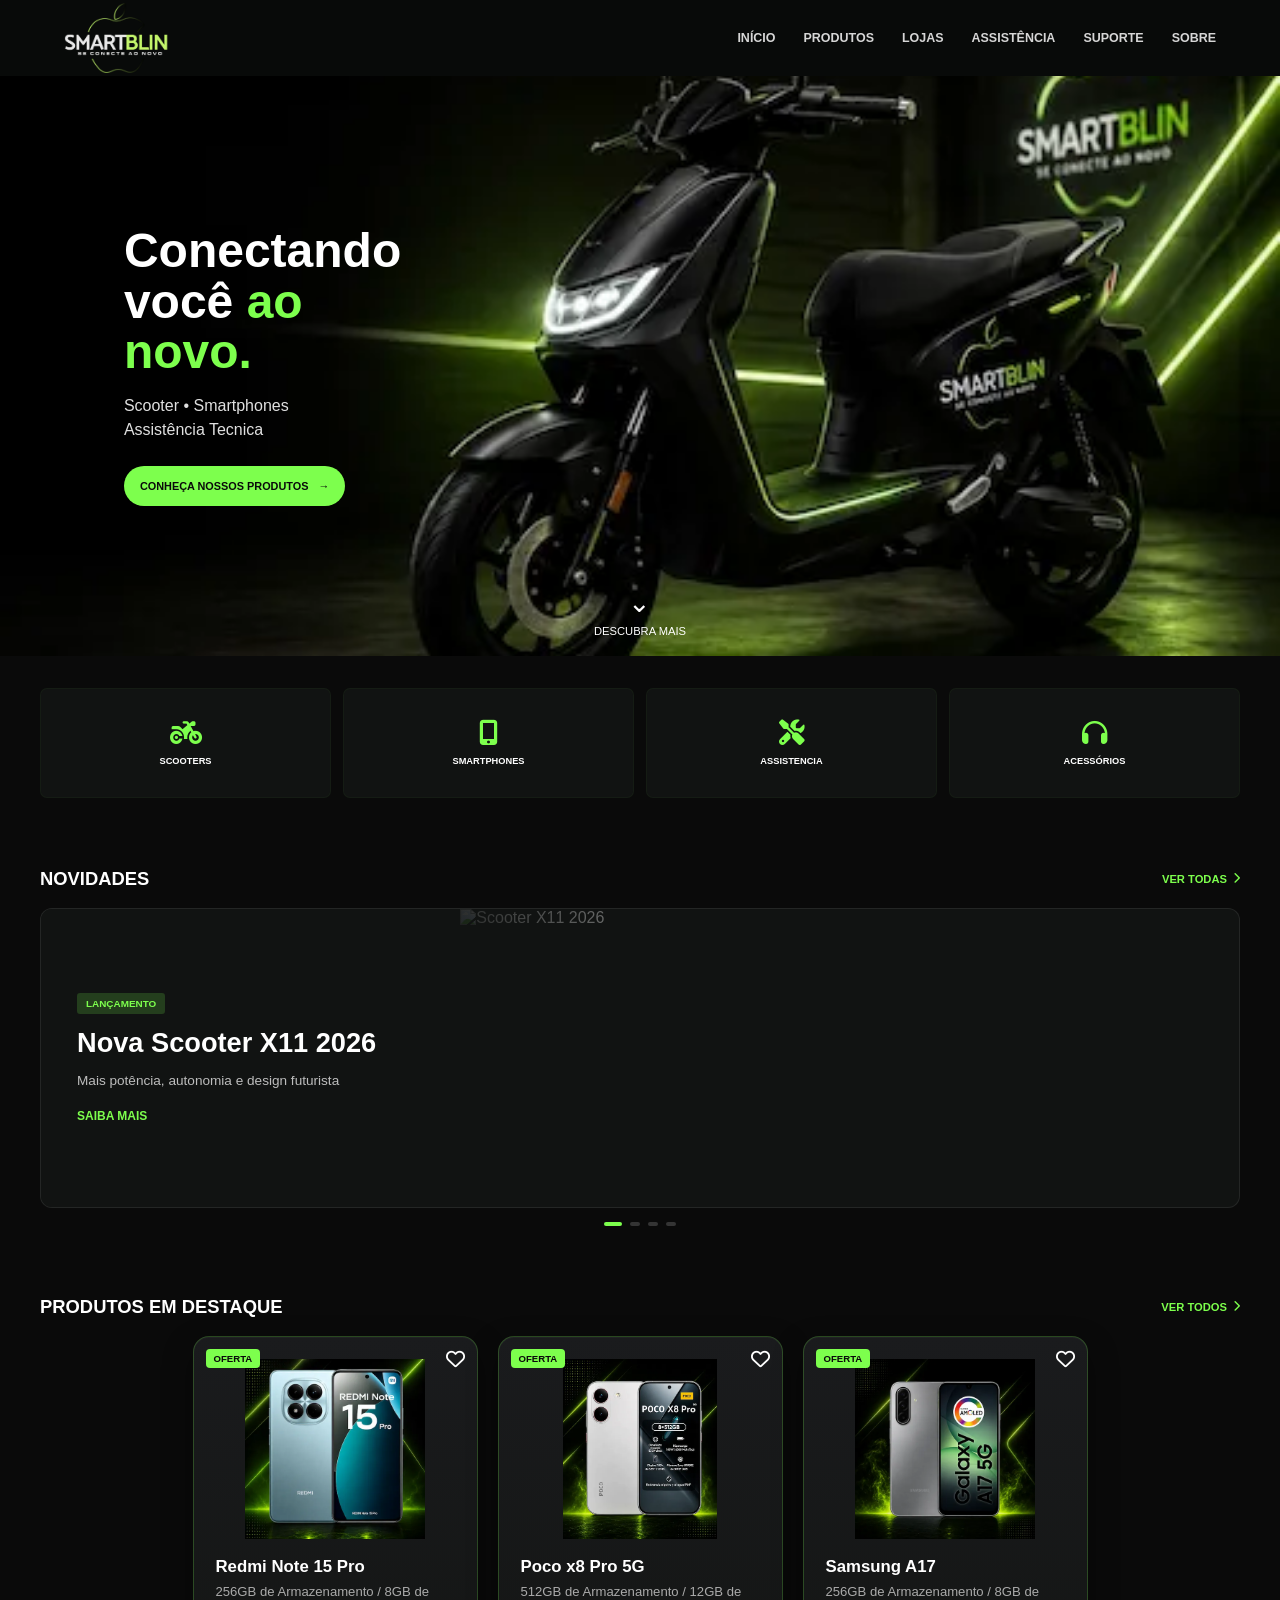
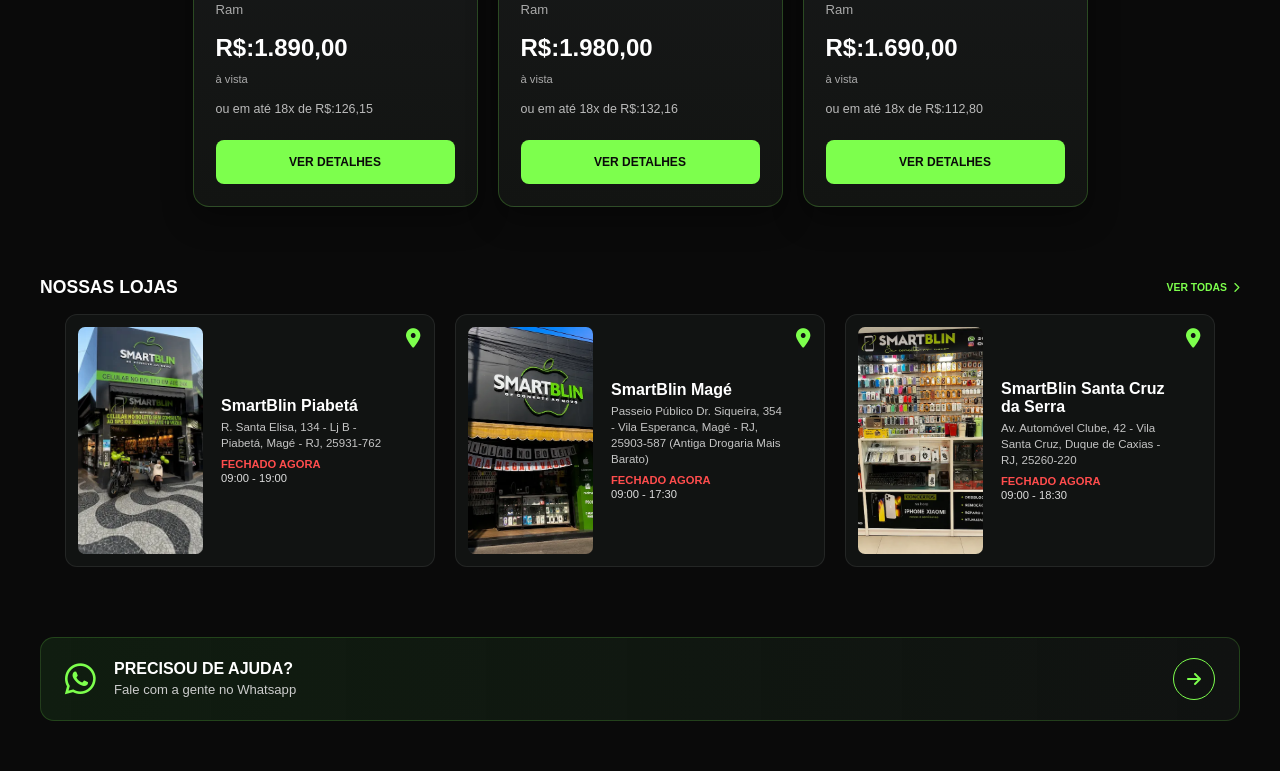
==== commit d6cc1aba: "Troca de resolução das imagens" ====
--- a/docs/index.html
+++ b/docs/index.html
@@ -77,6 +77,14 @@
     </header>
     <main>
         <section class="hero" id="inicio">
+
+            <img
+            src="assets/images/hero-smartblin.webp"
+            alt=""
+            class="hero-bg"
+            fetchpriority="high"
+            decoding="async"
+
             <div class="hero-overlay"></div>
             <div class="hero-conteudo">
                 <h1>Conectando você <span>ao novo.</span></h1>
--- a/docs/css/style.css
+++ b/docs/css/style.css
@@ -331,11 +331,17 @@
     display: flex;
     align-items: center;
     padding: 30px 22px;
-    background-image: url(../assets/images/hero-smartblin.webp);
-    background-size: cover;
-    background-position: 58% center;
-    background-repeat: no-repeat;
     overflow: hidden;
+}
+
+.hero-bg {
+    position: absolute;
+    inset: 0;
+    width: 100%;
+    height: 100%;
+    object-fit: cover;
+    object-position: 58% center;
+    display: block;
 }
 
 /* ===============================================================
--- a/docs/css/resposive.css
+++ b/docs/css/resposive.css
@@ -145,6 +145,10 @@
         padding: 0 8%;
         align-items: center;
         background-position: center;
+    }
+
+    .hero-bg {
+        object-position: center;
     }
 
     .hero-conteudo {
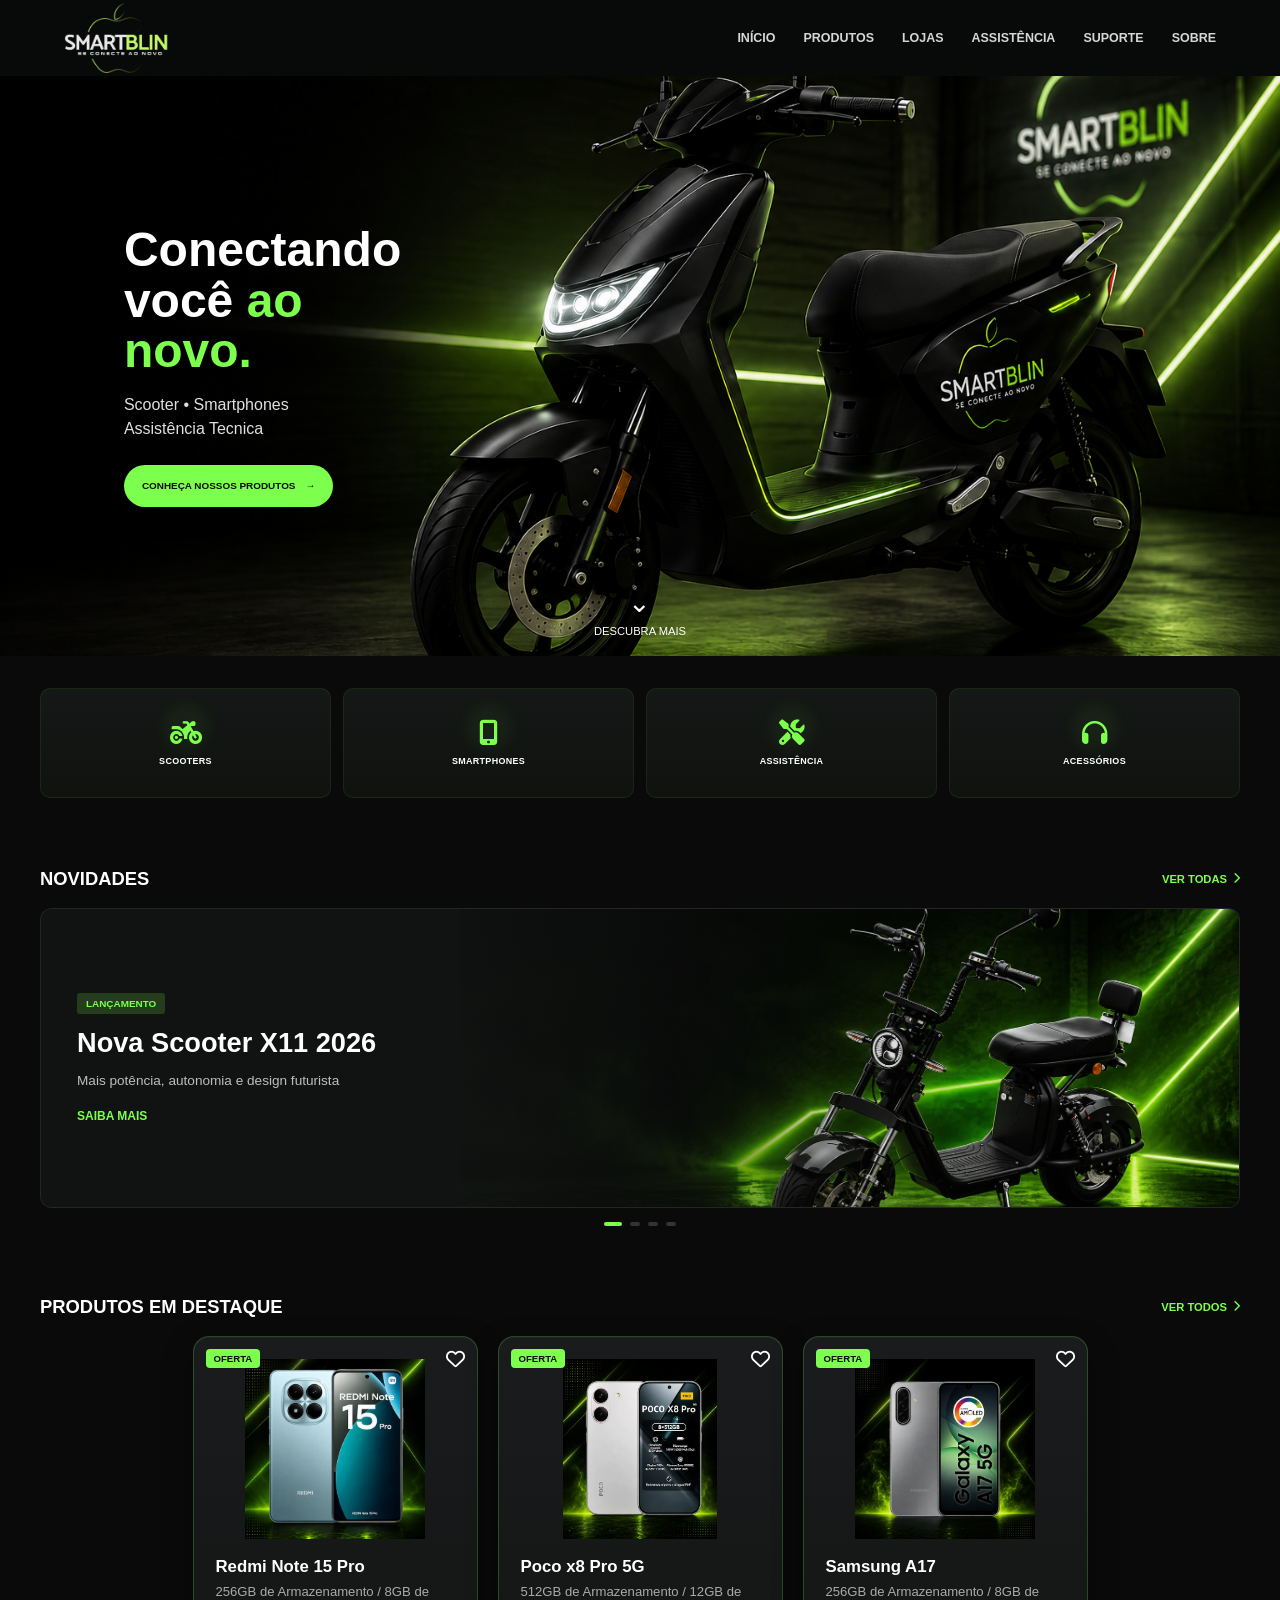
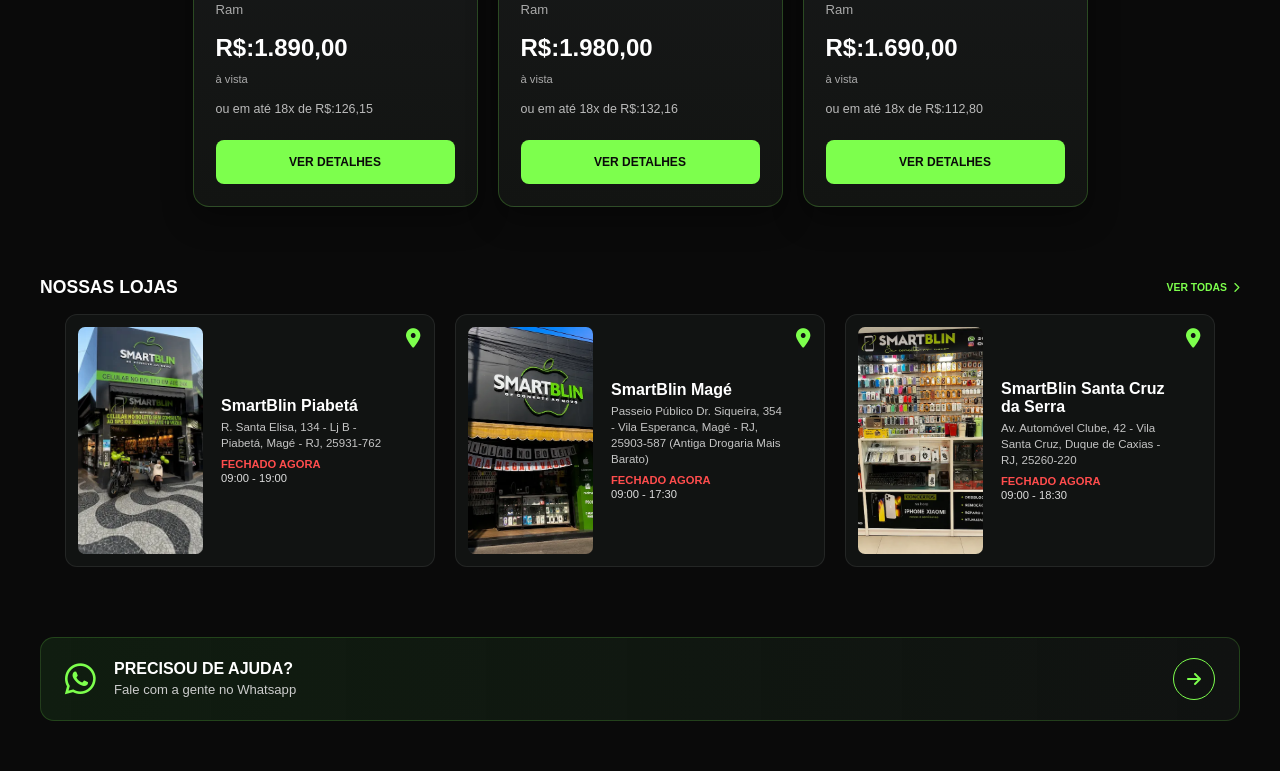
==== commit c5b60375: "Atualização" ====
--- a/docs/index.html
+++ b/docs/index.html
@@ -111,9 +111,9 @@
             </a>
             <a href="#assistencia" class="categoria-card">
                 <i class="fa-solid fa-screwdriver-wrench"></i>
-                <span>Assistencia</span>
-            </a>
-            <a href="#scooters" class="categoria-card">
+                <span>Assistência</span>
+            </a>
+            <a href="#acessorios" class="categoria-card">
                 <i class="fa-solid fa-headphones"></i>
                 <span>Acessórios</span>
             </a>
--- a/docs/css/style.css
+++ b/docs/css/style.css
@@ -254,8 +254,8 @@
 .hero-conteudo {
     position: relative;
     z-index: 2;
-    width: 260px;
-    transform: translateY(-35px);
+    width: 290px;
+    transform: translateY(-75px);
 }
 
 .hero-conteudo p {
@@ -290,15 +290,15 @@
     align-items: center;
     gap: 10px;
 
-    min-height: 40px;
+    min-height: 42px;
     background: var(--verde);
     color: var(--preto);
 
-    padding: 0px 16px;
+    padding: 0px 18px;
     border-radius: 30px;
 
     text-decoration: none;
-    font-size: 0.68rem;
+    font-size: 0.62rem;
     font-weight: 800;
     text-transform: uppercase;
 }
@@ -340,7 +340,7 @@
     width: 100%;
     height: 100%;
     object-fit: cover;
-    object-position: 58% center;
+    object-position: 62% center;
     display: block;
 }
 
@@ -351,37 +351,71 @@
 .categorias-rapidas {
     display: grid;
     grid-template-columns: repeat(4,1fr);
-    gap:4px;
-    padding: 8px 20px 24px;
+    gap:6px;
+    padding: 10px 20px 26px;
     background: var(--preto);
     
 }
 
 .categoria-card {
+    position: relative;
     min-width: 0;
-    height:92px;
+    height:96px;
     display:flex;
     flex-direction: column;
     align-items: center;
     justify-content: center;
     gap: 10px;
-    background: #111312;
-    border: 1px solid rgba(125,255,77,0.04);
-    border-radius:7px;
+    background:linear-gradient(
+        180deg,
+        #151816 0%,
+        #101210 100%
+    );
+    border: 1px solid rgba(125,255,77,0.08);
+    border-radius:10px;
     color: var(--branco);
     text-decoration: none;
+    overflow: hidden;
+    transition: 
+    transform 0.2s ease,
+    border-color 0.2s ease,
+    background 0.2s ease;
+}
+
+.categoria-card::before {
+    content: "";
+    position: absolute;
+    width: 46px;
+    height: 46px;
+    top: 16px;
+    background: rgba(125,255,77,0.08);
+    border-radius: 50%;
+    filter: blur(8px);
+    opacity: 0.7;
 }
 
 .categoria-card i {
+    position: relative;
+    z-index: 1;
     color: var(--verde);
     font-size: 1.7rem;
+    transition: transform 0.2s ease;
 }
 
 .categoria-card span {
-    font-size: 0.58rem;
-    font-weight: 600;
+    position: relative;
+    z-index: 1;
+    font-size: 0.56rem;
+    font-weight: 700;
     text-transform: uppercase;
     white-space: nowrap;
+    letter-spacing: 0.02rem;
+}
+
+.categoria-card:active {
+    transform: scale(0.96);
+    border-color: rgba(125,255,77,0.30);
+    background: rgba(125,255,77,0.06);
 }
 
 /* ============================================
--- a/docs/css/resposive.css
+++ b/docs/css/resposive.css
@@ -295,6 +295,16 @@
     }
 
 
+    .categoria-card:hover {
+        transform:translateY(-4px);
+        border-color: rgba(125,255,77,0.28);
+        background: rgba(125,255,77,0.05);
+    }
+
+    .categoria-card:hover i {
+        transform: scale(1.08);
+    }
+
     /* ===============================================
         PRODUTOS - DESKTOP
     ================================================ */ 
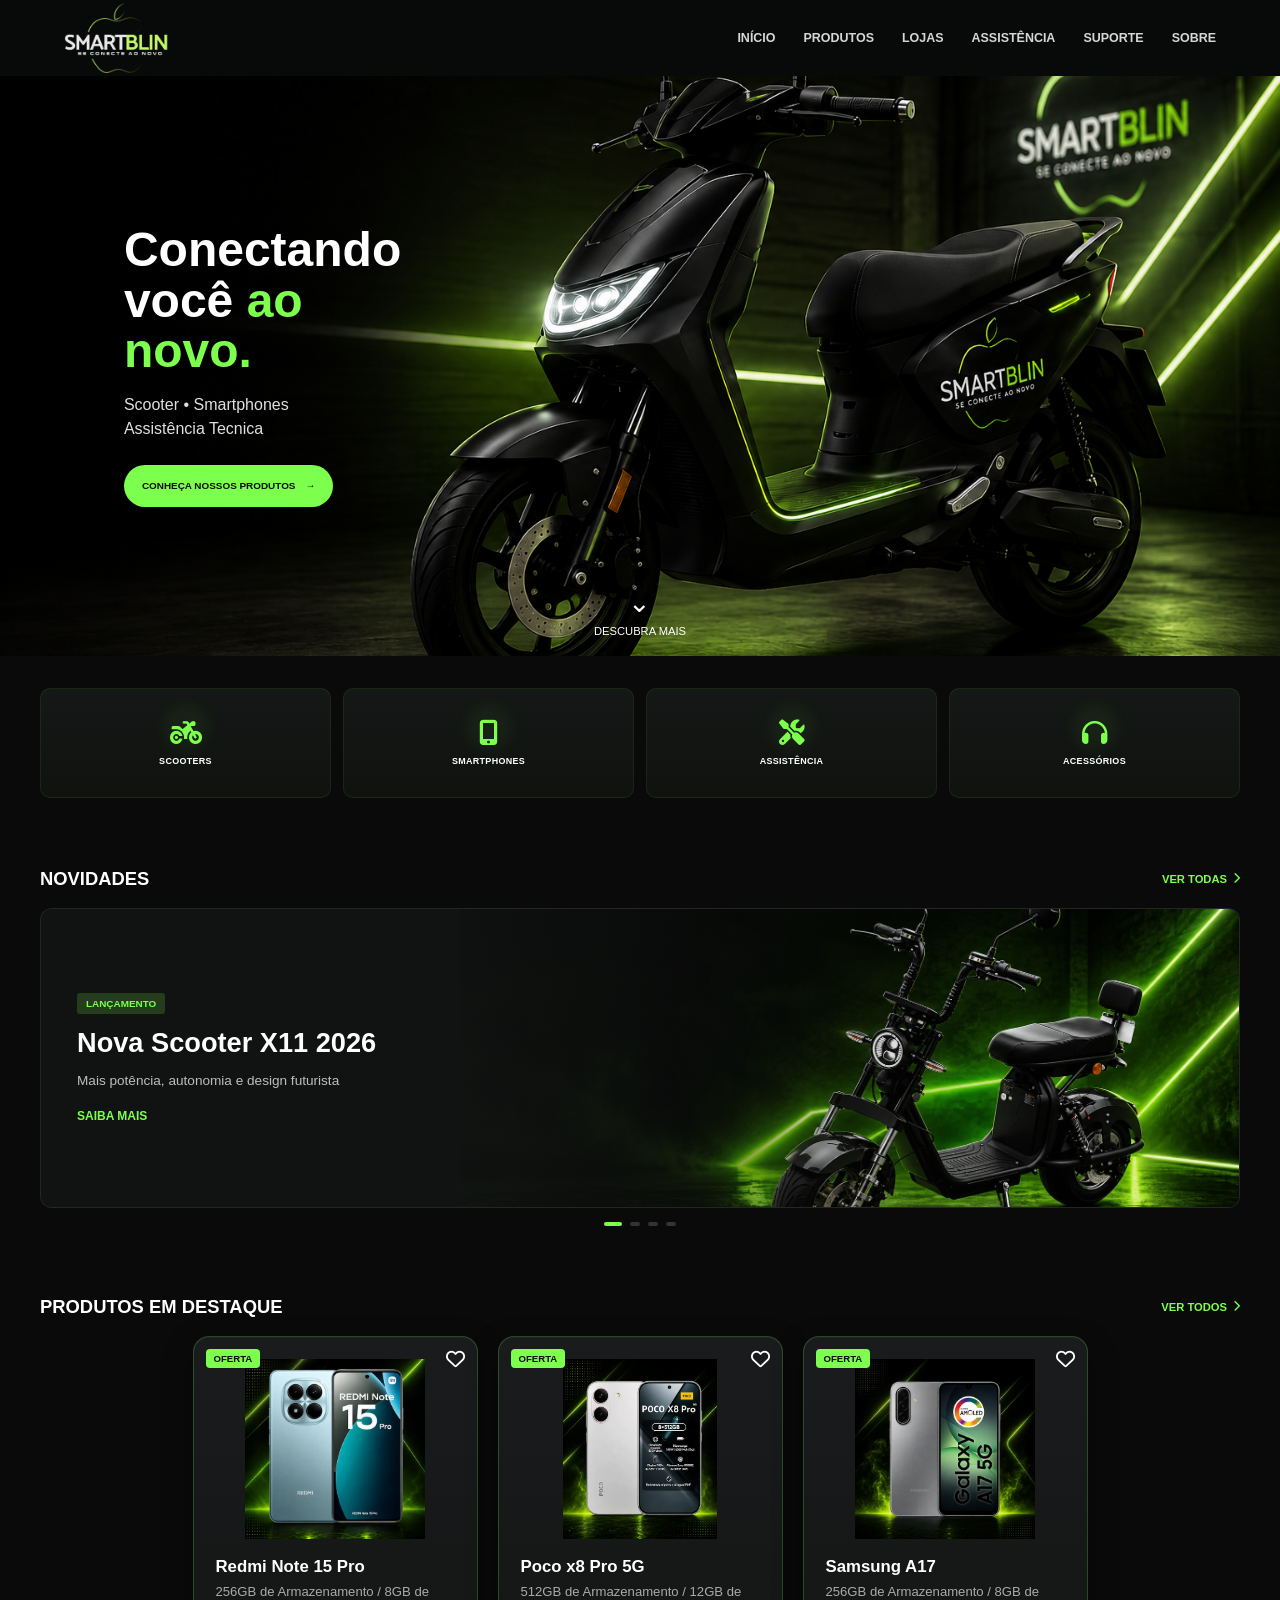
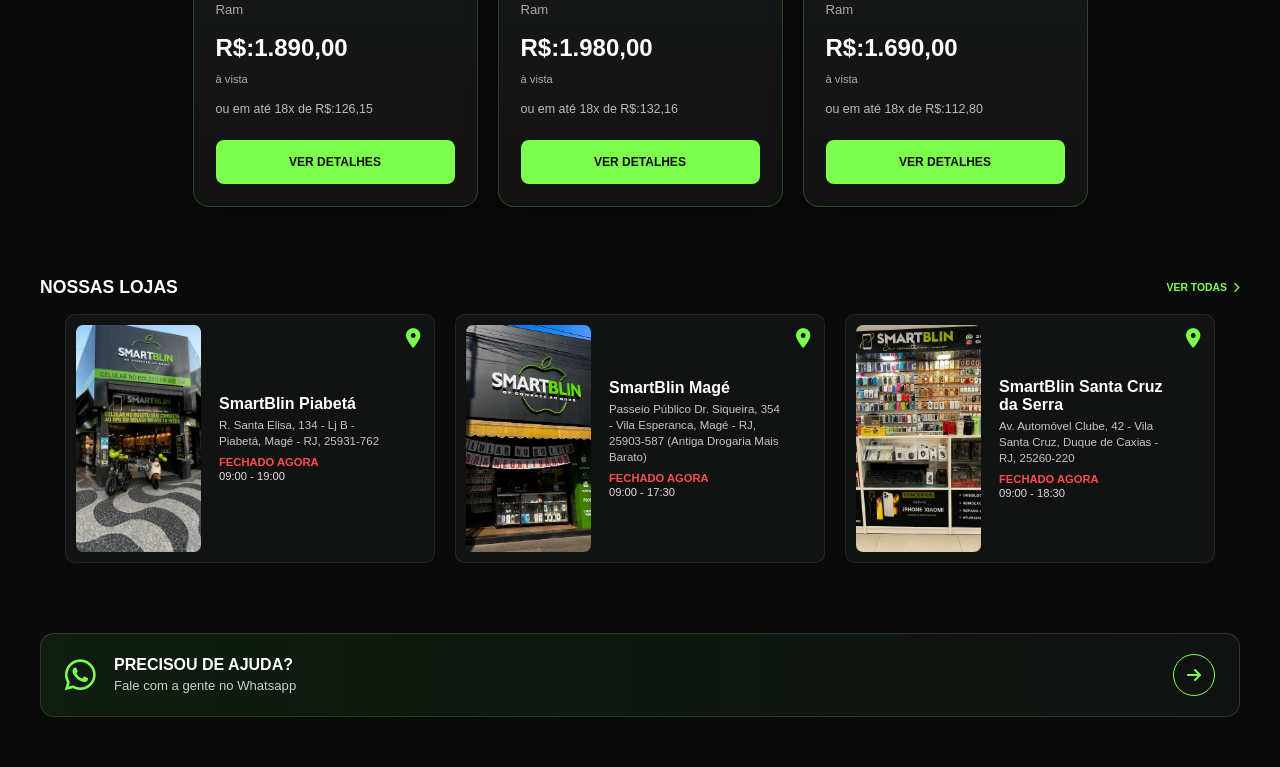
==== commit f0b3d091: "Iniciando page produtos" ====
--- a/docs/index.html
+++ b/docs/index.html
@@ -101,7 +101,7 @@
             </div>
         </section>
         <section class="categorias-rapidas">
-            <a href="#scooters" class="categoria-card">
+            <a href="produtos.html" class="categoria-card">
                 <i class="fa-solid fa-motorcycle"></i>
                 <span>Scooters</span>
             </a>
@@ -121,7 +121,7 @@
         <section class="novidades" id="novidades">
             <div class="titulo-sessao">
                 <h2>Novidades</h2>
-                <a href="#">Ver Todas
+                <a href="produtos.html">Ver Todas
                 <i class="fa-solid fa-chevron-right"></i>
                 </a>
             </div>
@@ -153,7 +153,7 @@
         <div class="titulo-sessao">
             <h2>Produtos em Destaque</h2>
 
-            <a href="#">
+            <a href="produtos.html">
                 Ver todos
                 <i class="fa-solid fa-chevron-right"></i>
             </a>
@@ -167,7 +167,7 @@
             <div class="titulo-secao">
                 <h2>Nossas Lojas</h2>
 
-                <a href="#">
+                <a href="produtos.html">
                     Ver todas
                     <i class="fa-solid fa-chevron-right"></i>
                 </a>
--- a/docs/css/resposive.css
+++ b/docs/css/resposive.css
@@ -395,8 +395,8 @@
         width: 360px;
         min-height: 150px;
         grid-template-columns: 125px 1fr;
-        padding: 12px;
-        border-radius: 12px;
+        flex: 0 0 48%;
+       
     }
 
     .loja-imagem {
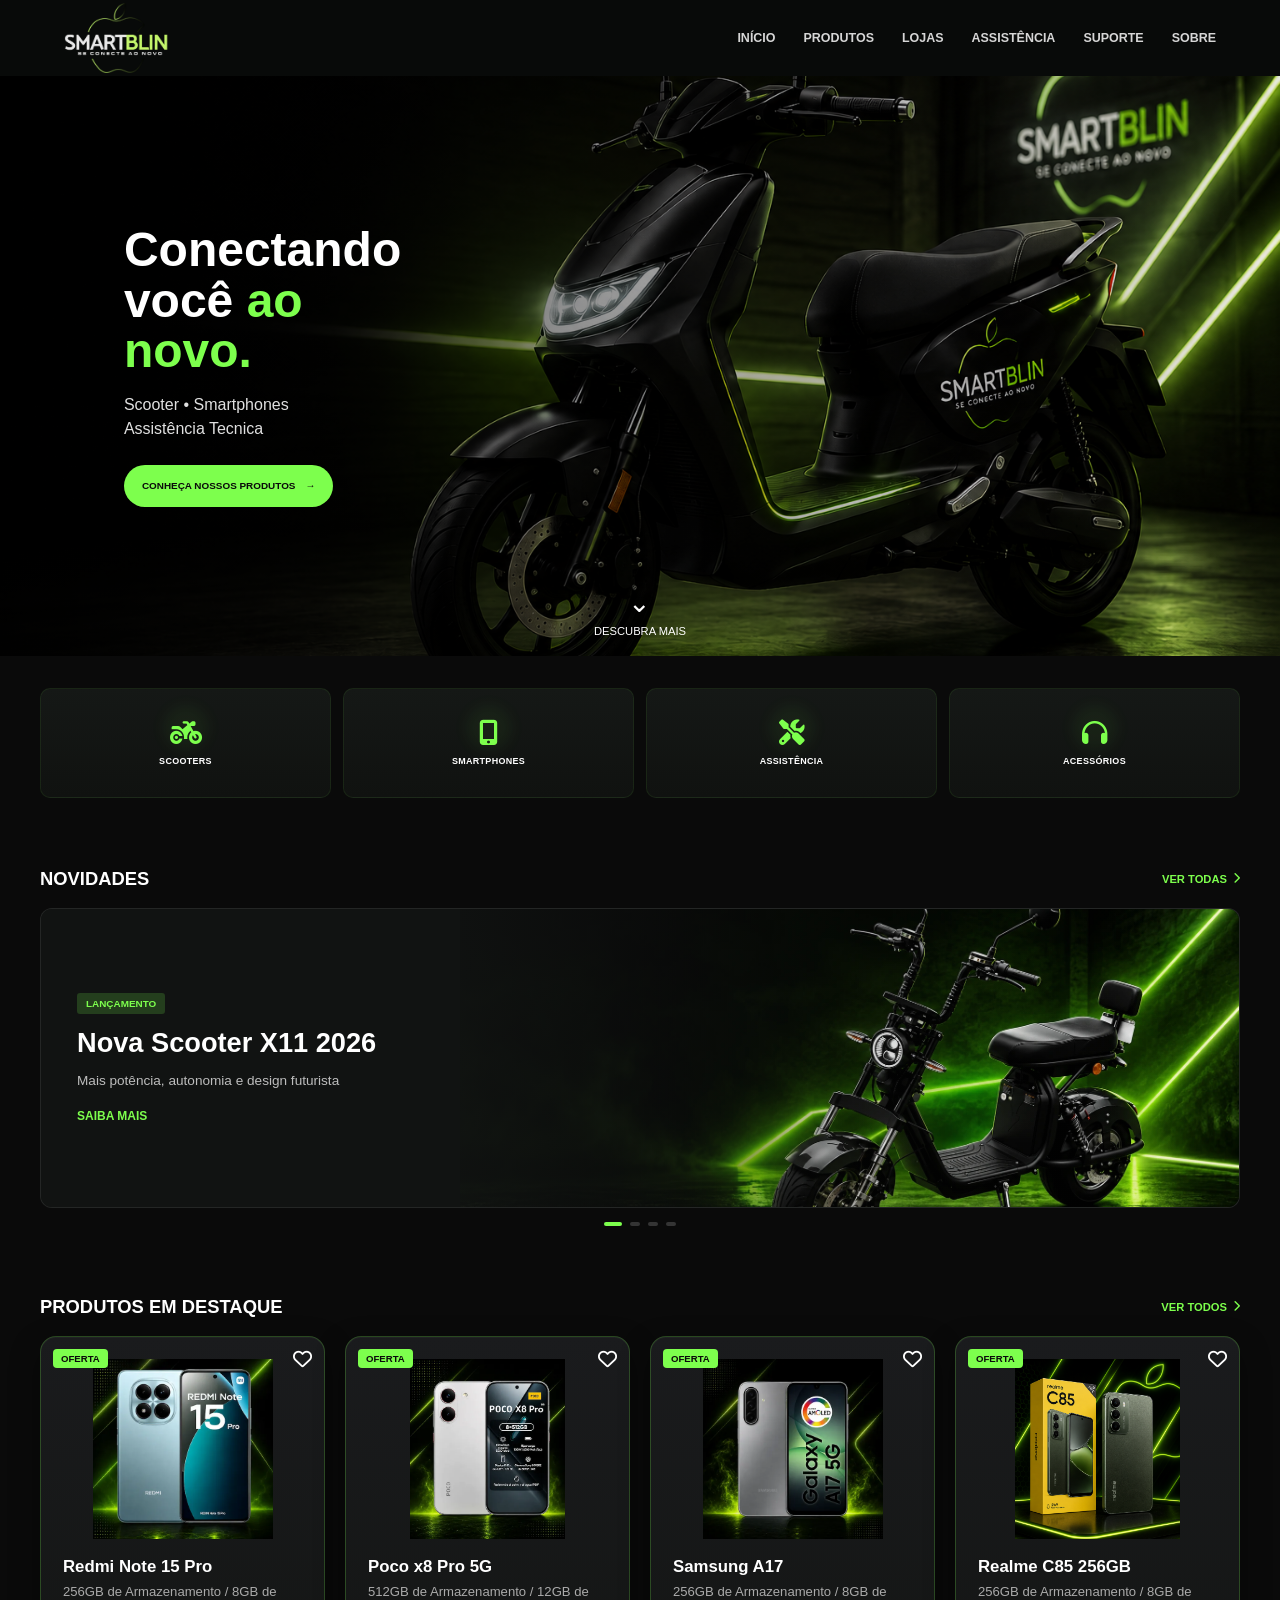
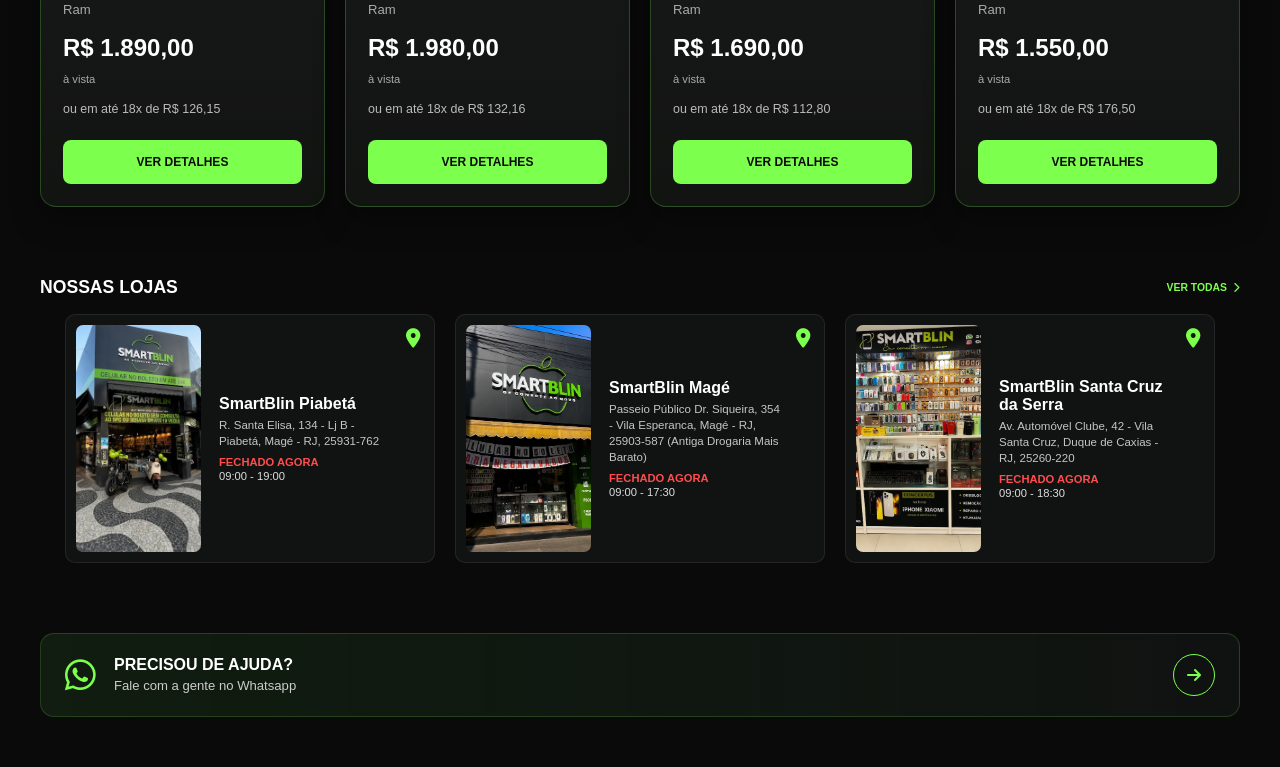
==== commit 99825e87: "Implementação pagina assistencia" ====
--- a/docs/index.html
+++ b/docs/index.html
@@ -30,32 +30,32 @@
 
           <div class="menu-links">
 
-            <a href="#" class="ativo">
+            <a href="index.html" class="ativo">
             <span class="icone-menu">⌂</span>
             <span>Início</span>
             </a>
 
-            <a href="#produtos">
+            <a href="produtos.html">
             <span class="icone-menu">▣</span>
             <span>Produtos</span>
             </a>
 
-            <a href="#lojas">
+            <a href="index.html#lojas">
             <span class="icone-menu">⌖</span>
             <span>Lojas</span>
             </a>
 
-            <a href="#assistencia">
+            <a href="index.html#assistencia">
             <span class="icone-menu">⚒</span>
             <span>Assistência</span>
             </a>
 
-            <a href="#suporte">
+            <a href="index.html#suporte">
             <span class="icone-menu">◉</span>
             <span>Suporte</span>
             </a>
 
-            <a href="#sobre">
+            <a href="index.html#sobre">
             <span class="icone-menu">ⓘ</span>
             <span>Sobre nós</span>
             </a>
@@ -67,12 +67,12 @@
         <div class="menu-overlay"></div>
 
         <nav class="menu-desktop">
-            <a href="#inicio">Início</a>
-            <a href="#produtos">Produtos</a>
-            <a href="#lojas">Lojas</a>
-            <a href="#assistencia">Assistência</a>
-            <a href="#suporte">Suporte</a>
-            <a href="#sobre">Sobre</a>
+            <a href="index.html">Início</a>
+            <a href="produtos.html">Produtos</a>
+            <a href="index.html#lojas">Lojas</a>
+            <a href="assistencia.html">Assistência</a>
+            <a href="index.html#suporte">Suporte</a>
+            <a href="index.html#sobre">Sobre</a>
         </nav>
     </header>
     <main>
@@ -83,7 +83,7 @@
             alt=""
             class="hero-bg"
             fetchpriority="high"
-            decoding="async"
+            decoding="async">
 
             <div class="hero-overlay"></div>
             <div class="hero-conteudo">
@@ -109,7 +109,7 @@
                 <i class="fa-solid fa-mobile-screen-button"></i>
                 <span>Smartphones</span>
             </a>
-            <a href="#assistencia" class="categoria-card">
+            <a href="assistencia.html" class="categoria-card">
                 <i class="fa-solid fa-screwdriver-wrench"></i>
                 <span>Assistência</span>
             </a>
